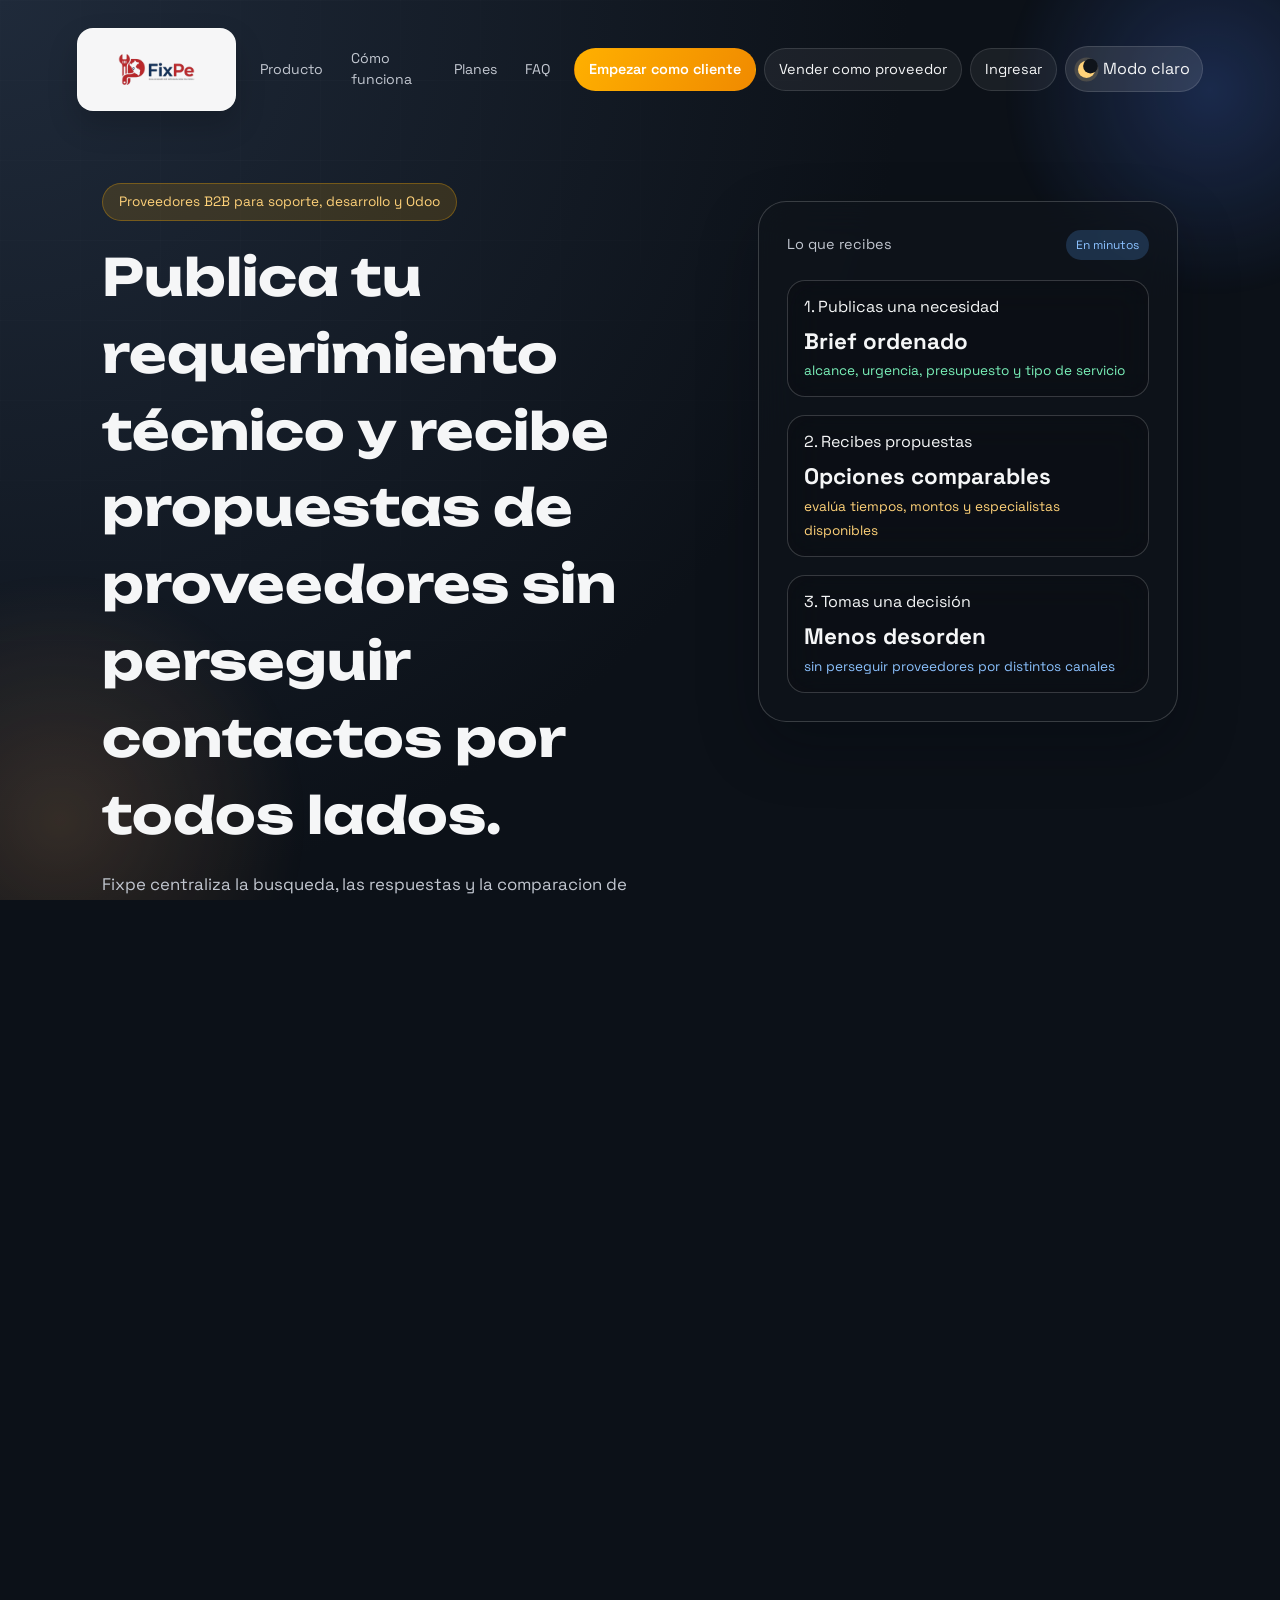
==== index.html @ 367084d3 "Corregir el texto sin sentido" ====
<!doctype html>
<html lang="es">

<head>
  <meta charset="utf-8" />
  <meta name="viewport" content="width=device-width, initial-scale=1" />
  <title>Fixpe | SaaS para captar y cerrar servicios</title>
  <link rel="icon" type="image/png" href="/imagen/icono.png">
  <meta name="description"
    content="Fixpe centraliza clientes, cotizaciones y proveedores en una plataforma para publicar requerimientos, comparar opciones y cerrar servicios con menos fricción." />
  <link rel="preconnect" href="https://fonts.googleapis.com" />
  <link rel="preconnect" href="https://fonts.gstatic.com" crossorigin />
  <link
    href="https://fonts.googleapis.com/css2?family=Space+Grotesk:wght@400;500;600;700&family=Unbounded:wght@500;700&display=swap"
    rel="stylesheet" />
  <link rel="stylesheet" href="styles.css?v=20260320-1" />
</head>

<body class="page-enter">
  <div class="orb orb-a" aria-hidden="true"></div>
  <div class="orb orb-b" aria-hidden="true"></div>
  <div class="grid" aria-hidden="true"></div>

  <header class="site-header">
    <div class="logo">
      <img src="imagen/logofixpe.png" alt="Fixpe" width="2816" height="1536" />
    </div>
    <button class="menu-toggle" id="menuToggle" type="button" aria-expanded="false" aria-controls="primaryNav">
      <span class="menu-toggle-line"></span>
      <span class="menu-toggle-line"></span>
      <span class="menu-toggle-line"></span>
      <span class="menu-toggle-label">Menú</span>
    </button>
    <nav class="nav" id="primaryNav">
      <a href="#producto">Producto</a>
      <a href="#monetizacion">Cómo funciona</a>
      <a href="#planes">Planes</a>
      <a href="#faq">FAQ</a>
    </nav>
    <div class="header-actions">
      <a class="btn btn-primary" href="/app/register.php?role=client">Empezar como cliente</a>
      <a class="btn btn-ghost" href="/app/register.php?role=provider">Vender como proveedor</a>
      <a class="btn btn-ghost" href="/app/login.php">Ingresar</a>
      <button class="toggle" id="themeToggle" type="button" aria-label="Cambiar tema">
        <span class="toggle-icon" aria-hidden="true"></span>
        <span class="toggle-label">Cambiar tema</span>
      </button>
    </div>
  </header>

  <main class="hero">
    <div class="hero-copy">
      <span class="pill">Proveedores B2B para soporte, desarrollo y Odoo</span>
      <h1>Publica tu requerimiento técnico y recibe propuestas de proveedores sin perseguir contactos por todos lados.</h1>
      <p>
        Fixpe centraliza la busqueda, las respuestas y la comparacion de especialistas para que tu empresa
        encuentre soporte tecnico, desarrollo web, sistemas u Odoo desde un solo flujo.
      </p>
      <div class="hero-actions">
        <a class="btn btn-primary" href="/app/register.php?role=client">Publicar requerimiento gratis</a>
        <a class="btn btn-ghost" href="#producto">Ver cómo funciona</a>
      </div>
      <div class="hero-metrics">
        <div>
          <strong>1 solo formulario</strong>
          <span>para explicar tu necesidad y empezar rápido</span>
        </div>
        <div>
          <strong>Menos fricción</strong>
          <span>menos correos, menos chats, menos seguimiento manual</span>
        </div>
        <div>
          <strong>Comparación clara</strong>
          <span>montos, tiempos y perfiles en un mismo lugar</span>
        </div>
      </div>
    </div>
    <div class="hero-card">
      <div class="card-head">
        <span>Lo que recibes</span>
        <span class="status">En minutos</span>
      </div>
      <div class="card-body">
        <div class="stat">
          <span>1. Publicas una necesidad</span>
          <strong>Brief ordenado</strong>
          <em>alcance, urgencia, presupuesto y tipo de servicio</em>
        </div>
        <div class="stat">
          <span>2. Recibes propuestas</span>
          <strong>Opciones comparables</strong>
          <em>evalúa tiempos, montos y especialistas disponibles</em>
        </div>
        <div class="stat">
          <span>3. Tomas una decisión</span>
          <strong>Menos desorden</strong>
          <em>sin perseguir proveedores por distintos canales</em>
        </div>
      </div>
    </div>
  </main>

  <section class="section proof">
    <div class="section-title">
      <h2>Por qué una empresa usaría Fixpe</h2>
      <p>
        Porque pedir ayuda tecnica por referencias o WhatsApp suele generar desorden, lentitud y poca visibilidad.
        Fixpe convierte ese proceso en un flujo mas claro para pedir, comparar y avanzar.
      </p>
    </div>
    <div class="proof-grid">
      <article class="proof-card">
        <span class="proof-label">Más orden</span>
        <h3>Tu requerimiento queda centralizado</h3>
        <p>Descripción, urgencia, presupuesto y respuestas en un mismo lugar en vez de mensajes dispersos.</p>
      </article>
      <article class="proof-card">
        <span class="proof-label">Mejor decisión</span>
        <h3>Comparas proveedores con contexto</h3>
        <p>No eliges solo por una recomendación o por quien respondió primero, sino por propuesta y encaje.</p>
      </article>
      <article class="proof-card">
        <span class="proof-label">Menos tiempo perdido</span>
        <h3>Evitas perseguir contactos manualmente</h3>
        <p>Publicas una vez y recibes opciones sin repetir el mismo brief en varios canales.</p>
      </article>
    </div>
  </section>

  <section class="section social-proof">
    <div class="section-title">
      <h2>Ideal para equipos que necesitan resolver sin perder semanas</h2>
      <p>
        Fixpe encaja mejor cuando el problema ya existe, el tiempo importa y no quieres depender de contactos sueltos
        para encontrar a la persona correcta.
      </p>
    </div>
    <div class="logo-strip" aria-label="Tipos de clientes que pueden usar Fixpe">
      <span>Operaciones</span>
      <span>Comercial</span>
      <span>Administracion</span>
      <span>Marketing</span>
      <span>TI interno</span>
      <span>Gerencia</span>
    </div>
    <div class="testimonial-grid">
      <article class="testimonial-card">
        <p>"Antes pedíamos recomendaciones por WhatsApp. Ahora el requerimiento sale una vez y comparamos opciones con más orden."</p>
        <strong>Coordinación de operaciones</strong>
        <span>Pyme de servicios</span>
      </article>
      <article class="testimonial-card">
        <p>"Nos sirve para resolver soporte y pequeños desarrollos sin abrir diez conversaciones al mismo tiempo."</p>
        <strong>Jefatura administrativa</strong>
        <span>Empresa comercial</span>
      </article>
      <article class="testimonial-card">
        <p>"El valor está en ver montos, tiempos y perfiles en un mismo lugar. Eso acelera la decisión."</p>
        <strong>Líder de proyecto</strong>
        <span>Equipo digital</span>
      </article>
    </div>
  </section>

  <section id="producto" class="section about">
    <div class="section-title">
      <h2>Qué resuelve Fixpe</h2>
      <p>
        Si hoy dependes de referencias, mensajes sueltos y busquedas lentas para encontrar ayuda tecnica, terminas
        perdiendo tiempo y retrasando operaciones. Fixpe centraliza la solicitud, las respuestas y la comparacion.
      </p>
    </div>
    <div class="about-grid">
      <article class="about-card">
        <h3>Menos búsqueda</h3>
        <p>No necesitas hablar con diez personas para saber quién sí puede resolver tu caso.</p>
      </article>
      <article class="about-card">
        <h3>Más orden</h3>
        <p>Tu requerimiento, presupuesto y urgencia quedan centralizados en un solo flujo.</p>
      </article>
      <article class="about-card">
        <h3>Mejor decisión</h3>
        <p>Comparas especialistas y eliges con más contexto, no solo por un mensaje en WhatsApp.</p>
      </article>
    </div>
  </section>

  <section class="section">
    <div class="section-title">
      <h2>Casos que puedes resolver desde la plataforma</h2>
      <p>
        Pensado para empresas que necesitan avanzar rapido con problemas tecnicos o proyectos digitales.
      </p>
    </div>
    <div class="cards">
      <article class="service">
        <div class="service-head">
          <span class="service-icon service-icon-web" aria-hidden="true">
            <svg viewBox="0 0 24 24" role="presentation">
              <rect x="3" y="5" width="18" height="14" rx="3"></rect>
              <path d="M3 9h18"></path>
              <path d="M8 15l2.5-2.5L8 10"></path>
              <path d="M13 15h3"></path>
            </svg>
          </span>
          <h3>Soporte técnico y equipos</h3>
        </div>
        <p>Incidencias, mantenimiento, redes, computadoras y continuidad operativa para tu equipo.</p>
      </article>
      <article class="service">
        <div class="service-head">
          <span class="service-icon service-icon-app" aria-hidden="true">
            <svg viewBox="0 0 24 24" role="presentation">
              <rect x="4" y="4" width="7" height="7" rx="2"></rect>
              <rect x="13" y="4" width="7" height="7" rx="2"></rect>
              <rect x="4" y="13" width="7" height="7" rx="2"></rect>
              <path d="M16.5 13v7"></path>
              <path d="M13 16.5h7"></path>
            </svg>
          </span>
          <h3>Desarrollo web y sistemas</h3>
        </div>
        <p>Landing pages, webs corporativas, web apps, automatizaciones e integraciones para tu negocio.</p>
      </article>
      <article class="service">
        <div class="service-head">
          <span class="service-icon service-icon-odoo" aria-hidden="true">
            <svg viewBox="0 0 24 24" role="presentation">
              <circle cx="8" cy="12" r="3.2"></circle>
              <circle cx="16" cy="8" r="3.2"></circle>
              <circle cx="16" cy="16" r="3.2"></circle>
              <path d="M10.8 10.4l2.3-1.5"></path>
              <path d="M10.8 13.6l2.3 1.5"></path>
            </svg>
          </span>
          <h3>Odoo y mejora de procesos</h3>
        </div>
        <p>Implementación, soporte funcional, ajustes y mejoras para ventas, inventario y administración.</p>
      </article>
    </div>
  </section>

  <section id="monetizacion" class="section process">
    <div class="section-title">
      <h2>Cómo funciona</h2>
      <p>
        El objetivo es que una empresa entienda el flujo en segundos y se anime a publicar su necesidad.
      </p>
    </div>
    <div class="steps">
      <div class="step">
        <span>01</span>
        <h4>Publica tu caso</h4>
        <p>Indica qué necesitas, tu urgencia y el alcance del trabajo.</p>
      </div>
      <div class="step">
        <span>02</span>
        <h4>Recibe respuestas</h4>
        <p>Especialistas revisan tu requerimiento y envían propuestas desde la plataforma.</p>
      </div>
      <div class="step">
        <span>03</span>
        <h4>Elige al indicado</h4>
        <p>Compara perfiles, montos y tiempos para avanzar con más seguridad.</p>
      </div>
    </div>
  </section>

  <section id="planes" class="section cases">
    <div class="section-title">
      <h2>Elige cómo empezar</h2>
      <p>Si vienes a contratar, entra como cliente. Si vienes a ofrecer servicios, entra como proveedor.</p>
    </div>
    <div class="pricing-grid">
      <article class="pricing-card">
        <span class="pricing-label">Para contratar</span>
        <h3>Cuenta cliente</h3>
        <p class="pricing-price">Publica<span> tu necesidad</span></p>
        <p class="pricing-copy">Ideal si necesitas encontrar soporte, desarrollo o especialistas Odoo para tu empresa.</p>
        <ul class="pricing-list">
          <li>Publicación de requerimientos</li>
          <li>Recepción de cotizaciones</li>
          <li>Exploración de especialistas</li>
          <li>Seguimiento desde un solo lugar</li>
        </ul>
        <a class="btn btn-primary full" href="/app/register.php?role=client">Entrar como cliente</a>
      </article>
      <article class="pricing-card pricing-card-featured">
        <span class="pricing-label">Para vender</span>
        <h3>Cuenta proveedor</h3>
        <p class="pricing-price">Recibe<span> oportunidades</span></p>
        <p class="pricing-copy">Ideal para especialistas que quieren captar proyectos de empresas desde Fixpe.</p>
        <ul class="pricing-list">
          <li>Perfil público en directorio</li>
          <li>Acceso a requerimientos abiertos</li>
          <li>Solicitudes directas de clientes</li>
          <li>Más opciones para cotizar</li>
        </ul>
        <a class="btn btn-primary full" href="/app/register.php?role=provider">Entrar como proveedor</a>
      </article>
      <article class="pricing-card">
        <span class="pricing-label">Si prefieres ayuda</span>
        <h3>Activación asistida</h3>
        <p class="pricing-price">Habla<span> con Fixpe</span></p>
        <p class="pricing-copy">Si tu requerimiento es urgente o complejo, te ayudamos a estructurarlo mejor antes de publicarlo.</p>
        <ul class="pricing-list">
          <li>Revisión del caso</li>
          <li>Publicación asistida</li>
          <li>Filtrado inicial de opciones</li>
          <li>Acompañamiento comercial</li>
        </ul>
        <a class="btn btn-ghost full"
          href="https://mail.google.com/mail/?view=cm&fs=1&to=info@fixpesupport.com&su=Solicitud%20de%20ayuda%20-%20Fixpe&body=Hola%20Fixpe%2C%0A%0ANecesito%20ayuda%20para%20publicar%20mi%20requerimiento.%0AEmpresa%3A%20%0ANombre%3A%20%0ATel%C3%A9fono%3A%20%0ANecesidad%3A%20%0A">Solicitar ayuda</a>
      </article>
    </div>
  </section>

  <section class="cta">
    <div>
      <h2>Publica hoy y empieza a recibir opciones sin ordenar todo manualmente</h2>
      <p>
        Si ya sabes que necesitas soporte tecnico, desarrollo, sistemas u Odoo, empieza ahora. Si aun no tienes
        claro el alcance, entra por ayuda asistida y estructuralo mejor antes de publicar.
      </p>
    </div>
    <div class="cta-actions">
      <a class="btn btn-primary" href="/app/register.php?role=client">Publicar requerimiento ahora</a>
      <a class="btn btn-ghost" href="https://mail.google.com/mail/?view=cm&fs=1&to=info@fixpesupport.com&su=Solicitud%20de%20ayuda%20-%20Fixpe&body=Hola%20Fixpe%2C%0A%0ANecesito%20ayuda%20para%20publicar%20mi%20requerimiento.%0AEmpresa%3A%20%0ANombre%3A%20%0ATel%C3%A9fono%3A%20%0ANecesidad%3A%20%0A">Necesito ayuda primero</a>
    </div>
  </section>

  <section id="faq" class="section claims">
    <div class="section-title">
      <h2>Preguntas frecuentes</h2>
      <p>
        Estas son las dudas que normalmente frenan la decision de publicar un requerimiento por primera vez.
      </p>
    </div>
    <div class="faq-grid">
      <article class="faq-item">
        <h3>Cuánto cuesta publicar un requerimiento</h3>
        <p>Publicar tu requerimiento es gratis. Describe lo que necesitas, recibe propuestas y compara opciones antes de decidir.</p>
      </article>
      <article class="faq-item">
        <h3>Cuánto tardan en llegar propuestas</h3>
        <p>Depende del tipo de servicio y del nivel de detalle de tu requerimiento, pero el objetivo es acelerar la respuesta.</p>
      </article>
      <article class="faq-item">
        <h3>Cómo se eligen los proveedores</h3>
        <p>Puedes revisar propuestas, comparar perfiles y avanzar con el proveedor que mejor se ajuste a tu necesidad.</p>
      </article>
      <article class="faq-item">
        <h3>Fixpe garantiza el trabajo</h3>
        <p>Fixpe te ayuda a ordenar la solicitud y comparar opciones para que tomes una decisión con más contexto.</p>
      </article>
      <article class="faq-item">
        <h3>¿Puedo pedir ayuda antes de publicar?</h3>
        <p>Si no tienes claro cómo describir tu caso, puedes pedir ayuda antes de publicar y ordenar mejor tu requerimiento.</p>
      </article>
      <article class="faq-item">
        <h3>¿Sirve para empresas pequeñas?</h3>
        <p>Sí. Fixpe puede servir tanto para empresas pequeñas como para equipos que necesitan resolver un requerimiento puntual.</p>
      </article>
    </div>
    <div class="claims-card faq-card">
      <div>
        <h2>Aún no tienes claro cómo pedirlo</h2>
        <p>
          Si no sabes como describir tu caso o necesitas ayuda para definir alcance, Fixpe puede orientarte antes de publicar.
        </p>
      </div>
      <div class="faq-actions">
        <a class="btn btn-ghost" href="/app/register.php?role=client">Crear cuenta cliente</a>
        <a class="btn btn-ghost" href="libro-reclamaciones.html">Libro de reclamaciones</a>
      </div>
    </div>
  </section>

  <footer class="footer">
    <span><strong>Fixpe 2026</strong></span>
    <div class="footer-links">
      <a href="/app/register.php?role=client">Crear cuenta cliente</a>
      <a href="/app/register.php?role=provider">Crear cuenta proveedor</a>
      <a href="/app/login.php">Ingresar</a>
      <a href="libro-reclamaciones.html">Libro de reclamaciones</a>
    </div>
  </footer>

  <script>
    (function () {
      var root = document.documentElement;
      var toggle = document.getElementById("themeToggle");
      var toggleLabel = toggle ? toggle.querySelector(".toggle-label") : null;
      var menuToggle = document.getElementById("menuToggle");
      var nav = document.getElementById("primaryNav");
      var saved = localStorage.getItem("theme");
      var reducedMotion = window.matchMedia("(prefers-reduced-motion: reduce)");

      function updateThemeLabel() {
        var isLight = root.classList.contains("theme-light");
        if (!toggleLabel) {
          return;
        }

        toggleLabel.textContent = isLight
          ? "Modo oscuro"
          : "Modo claro";
      }

      function applyTheme(nextTheme) {
        var isLight = nextTheme === "light";
        root.classList.toggle("theme-light", isLight);
        localStorage.setItem("theme", isLight ? "light" : "dark");
        updateThemeLabel();
      }

      if (saved === "light") {
        root.classList.add("theme-light");
      }
      updateThemeLabel();

      function focusSection(section) {
        if (!section) {
          return;
        }

        section.classList.remove("section-focus");
        void section.offsetWidth;
        section.classList.add("section-focus");
        window.setTimeout(function () {
          section.classList.remove("section-focus");
        }, 1000);
      }

      window.requestAnimationFrame(function () {
        window.requestAnimationFrame(function () {
          document.body.classList.add("is-ready");
        });
      });

      if (toggle) {
        toggle.addEventListener("click", function (event) {
          var nextTheme = root.classList.contains("theme-light") ? "dark" : "light";
          root.style.setProperty("--theme-x", event.clientX + "px");
          root.style.setProperty("--theme-y", event.clientY + "px");

          if (document.startViewTransition) {
            document.startViewTransition(function () {
              applyTheme(nextTheme);
            });
            return;
          }

          applyTheme(nextTheme);
        });
      }

      if (menuToggle && nav) {
        menuToggle.addEventListener("click", function () {
          var isOpen = document.body.classList.toggle("nav-open");
          menuToggle.setAttribute("aria-expanded", isOpen ? "true" : "false");
        });

        nav.querySelectorAll("a").forEach(function (link) {
          link.addEventListener("click", function (event) {
            var href = link.getAttribute("href") || "";
            if (href.charAt(0) === "#") {
              var target = document.querySelector(href);
              if (target) {
                event.preventDefault();
                link.classList.add("is-jumping");
                window.setTimeout(function () {
                  link.classList.remove("is-jumping");
                }, 260);

                target.scrollIntoView({
                  behavior: reducedMotion.matches ? "auto" : "smooth",
                  block: "start",
                });

                window.history.replaceState(null, "", href);
                window.setTimeout(function () {
                  focusSection(target);
                }, reducedMotion.matches ? 0 : 420);
              }
            }

            document.body.classList.remove("nav-open");
            menuToggle.setAttribute("aria-expanded", "false");
          });
        });
      }
    })();
  </script>
</body>

</html>
---- styles.css ----
*,
*::before,
*::after {
  box-sizing: border-box;
}

html {
  height: 100%;
  width: 100%;
  max-width: 100%;
  background: #0c1118;
  overflow-x: hidden;
  overflow-y: auto;
  scroll-behavior: smooth;
  scrollbar-width: none;
}

:root {
  color-scheme: light;
  --bg: #0f141b;
  --bg-soft: #161d26;
  --ink: #f5f6f7;
  --ink-muted: #c2c7d0;
  --accent: #ffb000;
  --accent-dark: #f08a00;
  --stroke: rgba(255, 255, 255, 0.12);
  --theme-x: 50%;
  --theme-y: 50%;
}

body {
  height: 100%;
  width: 100%;
  max-width: 100%;
  margin: 0;
  position: relative;
  font-family: "Space Grotesk", system-ui, -apple-system, sans-serif;
  background: radial-gradient(circle at top left, #1f2a3a 0%, #0c1118 58%);
  color: var(--ink);
  min-height: 100vh;
  overflow-x: hidden;
  line-height: 1.5;
  transition: background 1.15s cubic-bezier(0.22, 1, 0.36, 1),
    color 0.8s cubic-bezier(0.22, 1, 0.36, 1);
  overscroll-behavior-y: none;
  scrollbar-width: none;
}

body.page-enter {
  opacity: 0;
  transform: translateY(18px) scale(0.995);
}

body.page-enter.is-ready {
  animation: pageFadeIn 0.9s cubic-bezier(0.22, 1, 0.36, 1) forwards;
}

html::-webkit-scrollbar,
body::-webkit-scrollbar {
  width: 0;
  height: 0;
  display: none;
}

.glass {
  background: rgba(255, 255, 255, 0.08);
  border: 1px solid rgba(255, 255, 255, 0.16);
  backdrop-filter: blur(18px);
  box-shadow: 0 18px 40px rgba(7, 10, 16, 0.25);
}

.theme-light .glass {
  background: rgba(255, 255, 255, 0.7);
  border: 1px solid rgba(15, 23, 42, 0.12);
  box-shadow: 0 16px 32px rgba(15, 23, 42, 0.08);
}

.theme-light {
  color-scheme: light;
  --bg: #f5f7fb;
  --bg-soft: #ffffff;
  --ink: #0f172a;
  --ink-muted: #475569;
  --accent: #2563eb;
  --accent-dark: #1d4ed8;
  --stroke: rgba(15, 23, 42, 0.12);
}

.theme-light html {
  background: #f5f7fb;
}

.theme-light body {
  background: radial-gradient(circle at top left, #ffffff 0%, #f5f7fb 58%);
}

a {
  color: inherit;
  text-decoration: none;
}

.orb {
  position: absolute;
  border-radius: 50%;
  filter: blur(0px);
  z-index: 0;
  opacity: 0.65;
  pointer-events: none;
}

.orb-a {
  width: 420px;
  height: 420px;
  top: -120px;
  right: -140px;
  background: radial-gradient(circle, rgba(78, 129, 255, 0.35), transparent 70%);
  animation: float 12s ease-in-out infinite;
}

.orb-b {
  width: 520px;
  height: 520px;
  bottom: -180px;
  left: -200px;
  background: radial-gradient(circle, rgba(255, 178, 108, 0.25), transparent 68%);
  animation: float 14s ease-in-out infinite reverse;
}

.grid {
  position: absolute;
  inset: 0;
  overflow: hidden;
  background-image: linear-gradient(rgba(255, 255, 255, 0.06) 1px,
      transparent 1px),
    linear-gradient(90deg, rgba(255, 255, 255, 0.04) 1px, transparent 1px);
  background-size: 80px 80px, 80px 80px;
  opacity: 0.35;
  mask-image: radial-gradient(circle at 20% 20%, black 0%, transparent 70%);
  pointer-events: none;
  z-index: 0;
}

.theme-light .grid {
  opacity: 0.12;
  mask-image: radial-gradient(circle at 30% 20%, black 0%, transparent 68%);
}

.theme-light .orb-a {
  background: radial-gradient(circle, rgba(37, 99, 235, 0.22), transparent 70%);
}

.theme-light .orb-b {
  background: radial-gradient(circle, rgba(148, 163, 184, 0.32), transparent 68%);
}

.site-header {
  position: relative;
  z-index: 2;
  display: flex;
  align-items: center;
  justify-content: space-between;
  gap: 20px;
  padding: 28px 8vw 0;
  transition: color 0.55s ease;
}

.header-actions {
  display: flex;
  align-items: center;
  gap: 12px;
  min-width: 0;
  flex-shrink: 0;
}

.logo {
  display: inline-flex;
  align-items: center;
  justify-content: center;
  padding: 4px 10px;
  border-radius: 16px;
  background: rgba(255, 255, 255, 0.96);
  border: 1px solid rgba(255, 255, 255, 0.28);
  box-shadow: 0 14px 30px rgba(0, 0, 0, 0.18);
  font-family: "Unbounded", "Space Grotesk", sans-serif;
  font-size: 1.1rem;
  letter-spacing: 0.06em;
  width: fit-content;
  max-width: 100%;
}

.theme-light .logo {
  background: transparent;
  border-color: transparent;
  box-shadow: none;
  padding: 4px 10px;
}

.logo img {
  width: 150px;
  max-width: 100%;
  height: auto;
  aspect-ratio: 2816 / 1536;
  display: block;
  object-fit: contain;
}

.menu-toggle {
  display: none;
  align-items: center;
  justify-content: center;
  gap: 6px;
  flex-wrap: wrap;
  width: 52px;
  min-width: 52px;
  height: 52px;
  padding: 10px;
  border-radius: 16px;
  border: 1px solid var(--stroke);
  background: rgba(255, 255, 255, 0.08);
  color: inherit;
  cursor: pointer;
}

.menu-toggle-line {
  display: block;
  width: 18px;
  height: 2px;
  border-radius: 999px;
  background: currentColor;
  transition: transform 0.2s ease, opacity 0.2s ease;
}

.menu-toggle-label {
  position: absolute;
  width: 1px;
  height: 1px;
  padding: 0;
  margin: -1px;
  overflow: hidden;
  clip: rect(0, 0, 0, 0);
  white-space: nowrap;
  border: 0;
}

.nav {
  display: flex;
  align-items: center;
  justify-content: center;
  gap: 22px;
  font-size: 0.95rem;
  color: var(--ink-muted);
  min-width: 0;
}

.nav a {
  padding: 8px 14px;
  border-radius: 999px;
  border: 1px solid transparent;
  background: transparent;
  transition: color 0.55s ease, background 0.55s ease, border 0.55s ease,
    transform 0.35s ease;
}

.nav a:hover {
  color: var(--ink);
  background: rgba(255, 255, 255, 0.06);
  border-color: var(--stroke);
}

.theme-light .nav a:hover {
  background: rgba(37, 99, 235, 0.08);
  border-color: rgba(37, 99, 235, 0.28);
}

.btn {
  display: inline-flex;
  align-items: center;
  justify-content: center;
  font: inherit;
  border: 1px solid var(--stroke);
  padding: 12px 20px;
  border-radius: 999px;
  background: transparent;
  color: inherit;
  cursor: pointer;
  transition: transform 0.3s ease, border 0.55s ease, background 0.55s ease,
    color 0.55s ease, box-shadow 0.55s ease;
  white-space: nowrap;
  flex-shrink: 0;
}

.btn:hover {
  transform: translateY(-2px);
}

.btn-primary {
  background: linear-gradient(120deg, var(--accent), var(--accent-dark));
  color: #fff;
  border-color: transparent;
  font-weight: 600;
}

.btn-ghost {
  background: rgba(255, 255, 255, 0.06);
}

.theme-light .btn-ghost {
  background: rgba(37, 99, 235, 0.08);
  border-color: rgba(37, 99, 235, 0.28);
}

.toggle {
  display: inline-flex;
  align-items: center;
  gap: 8px;
  padding: 10px 16px;
  border-radius: 999px;
  border: 1px solid var(--stroke);
  background: rgba(255, 255, 255, 0.1);
  color: inherit;
  cursor: pointer;
  font: inherit;
  position: relative;
  overflow: hidden;
  isolation: isolate;
  min-width: 152px;
  transition: transform 0.45s cubic-bezier(0.22, 1, 0.36, 1),
    background 0.85s cubic-bezier(0.22, 1, 0.36, 1),
    border-color 0.85s cubic-bezier(0.22, 1, 0.36, 1),
    color 0.85s cubic-bezier(0.22, 1, 0.36, 1),
    box-shadow 0.85s cubic-bezier(0.22, 1, 0.36, 1);
  white-space: nowrap;
  flex-shrink: 0;
}

.theme-light .toggle {
  background: rgba(37, 99, 235, 0.12);
  border-color: rgba(37, 99, 235, 0.32);
}

.toggle::before {
  content: "";
  position: absolute;
  inset: 0;
  background: linear-gradient(120deg,
      rgba(255, 210, 121, 0.2),
      rgba(140, 194, 255, 0.08));
  opacity: 0;
  transition: opacity 0.85s cubic-bezier(0.22, 1, 0.36, 1);
  z-index: -1;
}

.theme-light .toggle::before {
  background: linear-gradient(120deg,
      rgba(37, 99, 235, 0.18),
      rgba(148, 163, 184, 0.14));
}

.toggle:hover {
  transform: translateY(-2px);
  box-shadow: 0 12px 26px rgba(0, 0, 0, 0.14);
}

.toggle:hover::before {
  opacity: 1;
}

.toggle-icon {
  width: 1.1rem;
  height: 1.1rem;
  border-radius: 999px;
  background: #ffd279;
  box-shadow: 0 0 0 0.22rem rgba(255, 210, 121, 0.16);
  position: relative;
  flex: 0 0 auto;
  transition: transform 0.95s cubic-bezier(0.22, 1, 0.36, 1),
    background 0.85s cubic-bezier(0.22, 1, 0.36, 1),
    box-shadow 0.85s cubic-bezier(0.22, 1, 0.36, 1);
}

.toggle-icon::after {
  content: "";
  position: absolute;
  inset: 0.05rem;
  border-radius: inherit;
  background: var(--bg);
  transform: translate(0.28rem, -0.18rem) scale(0.92);
  transition: transform 0.95s cubic-bezier(0.22, 1, 0.36, 1),
    background 0.85s cubic-bezier(0.22, 1, 0.36, 1);
}

.theme-light .toggle-icon {
  background: #1d4ed8;
  box-shadow: 0 0 0 0.22rem rgba(37, 99, 235, 0.16);
  transform: rotate(180deg);
}

.theme-light .toggle-icon::after {
  transform: translate(0, 0) scale(0);
}

.toggle-label {
  position: relative;
  z-index: 1;
}

.hero {
  position: relative;
  z-index: 1;
  display: grid;
  grid-template-columns: minmax(0, 1.1fr) minmax(280px, 0.9fr);
  gap: 48px;
  padding: 72px 8vw 40px;
  align-items: center;
}

.hero-copy,
.profile-content,
.section-title,
.claims-card > div,
.cta > div {
  min-width: 0;
}

.hero-copy h1 {
  font-size: clamp(2.6rem, 4vw, 3.6rem);
  font-family: "Unbounded", "Space Grotesk", sans-serif;
  margin: 18px 0;
}

.hero-copy p {
  color: var(--ink-muted);
  font-size: 1.05rem;
  line-height: 1.6;
  max-width: 62ch;
}

.pill {
  display: inline-flex;
  padding: 8px 16px;
  border-radius: 999px;
  background: rgba(255, 176, 0, 0.15);
  color: #ffd279;
  font-size: 0.85rem;
  border: 1px solid rgba(255, 176, 0, 0.3);
}

.theme-light .pill {
  background: rgba(37, 99, 235, 0.12);
  color: #1e40af;
  border-color: rgba(37, 99, 235, 0.35);
}

.hero-actions {
  display: flex;
  gap: 16px;
  flex-wrap: wrap;
  margin: 26px 0 30px;
}

.hero-metrics {
  display: grid;
  gap: 16px;
  grid-template-columns: repeat(auto-fit, minmax(140px, 1fr));
  font-size: 0.85rem;
  color: var(--ink-muted);
}

.hero-metrics strong {
  color: var(--ink);
  display: block;
  font-size: 1.2rem;
}

.hero-card {
  background: rgba(15, 20, 27, 0.6);
  border: 1px solid rgba(255, 255, 255, 0.18);
  border-radius: 28px;
  padding: 28px;
  backdrop-filter: blur(18px);
  animation: fadeIn 0.8s ease forwards;
  justify-self: end;
  align-self: start;
  margin-top: 18px;
  width: min(100%, 420px);
  transition: background 0.7s ease, border-color 0.7s ease,
    box-shadow 0.7s ease, color 0.55s ease;
  box-shadow: 0 24px 60px rgba(4, 8, 14, 0.28);
}

.theme-light .hero-card {
  background: rgba(255, 255, 255, 0.8);
  box-shadow: 0 20px 40px rgba(15, 23, 42, 0.12);
}

.card-head {
  display: flex;
  justify-content: space-between;
  align-items: center;
  font-size: 0.9rem;
  color: var(--ink-muted);
  margin-bottom: 20px;
}

.status {
  padding: 6px 10px;
  border-radius: 999px;
  background: rgba(91, 163, 255, 0.2);
  color: #8cc2ff;
  font-size: 0.75rem;
}

.theme-light .status {
  background: rgba(37, 99, 235, 0.15);
  color: #1d4ed8;
}

.card-body {
  display: grid;
  gap: 18px;
}

.stat {
  padding: 14px 16px;
  border-radius: 18px;
  border: 1px solid rgba(255, 255, 255, 0.18);
  background: rgba(8, 12, 16, 0.4);
  backdrop-filter: blur(16px);
}

.theme-light .stat {
  background: rgba(248, 250, 252, 0.8);
  border-color: rgba(27, 29, 33, 0.12);
}

.theme-light .stat em {
  color: #0f766e;
}

.theme-light .stat:nth-child(2) em {
  color: #1d4ed8;
}

.theme-light .stat:nth-child(3) em {
  color: #334155;
}

.stat strong {
  display: block;
  font-size: 1.4rem;
  margin-top: 6px;
}

.stat em {
  color: #7bf1ba;
  font-style: normal;
  font-size: 0.85rem;
}

.stat:nth-child(2) em {
  color: #ffd279;
}

.stat:nth-child(3) em {
  color: #8cc2ff;
}

.full {
  width: 100%;
}

.section {
  position: relative;
  z-index: 1;
  padding: 64px 8vw;
  scroll-margin-top: 28px;
}

.nav a.is-jumping {
  color: var(--ink);
  background: rgba(255, 255, 255, 0.08);
  border-color: var(--stroke);
  transform: translateY(-2px) scale(0.98);
}

.theme-light .nav a.is-jumping {
  background: rgba(37, 99, 235, 0.1);
  border-color: rgba(37, 99, 235, 0.28);
}

.section.section-focus {
  animation: sectionFocusGlow 0.95s cubic-bezier(0.22, 1, 0.36, 1);
}

.section-title {
  max-width: 640px;
  margin-bottom: 36px;
}

.section-title h2 {
  font-size: clamp(2rem, 3vw, 2.8rem);
  margin: 0 0 10px;
}

.section-title p {
  color: var(--ink-muted);
  line-height: 1.7;
}

.cards {
  display: grid;
  gap: 20px;
  grid-template-columns: repeat(auto-fit, minmax(220px, 1fr));
}

.about {
  background: linear-gradient(180deg, rgba(91, 163, 255, 0.06), transparent);
}

.about-grid {
  display: grid;
  gap: 20px;
  grid-template-columns: repeat(auto-fit, minmax(220px, 1fr));
}

.proof {
  background: linear-gradient(180deg, rgba(255, 176, 0, 0.05), transparent);
}

.proof-grid,
.faq-grid {
  display: grid;
  gap: 20px;
  grid-template-columns: repeat(auto-fit, minmax(240px, 1fr));
}

.social-proof {
  padding-top: 18px;
}

.logo-strip {
  display: grid;
  grid-template-columns: repeat(auto-fit, minmax(120px, 1fr));
  gap: 12px;
  margin-bottom: 22px;
}

.logo-strip span {
  display: flex;
  align-items: center;
  justify-content: center;
  min-height: 52px;
  padding: 12px 16px;
  border-radius: 18px;
  background: rgba(255, 255, 255, 0.05);
  border: 1px solid rgba(255, 255, 255, 0.1);
  color: var(--ink-muted);
  font-weight: 600;
  letter-spacing: 0.04em;
  text-transform: uppercase;
  font-size: 0.82rem;
}

.testimonial-grid {
  display: grid;
  gap: 20px;
  grid-template-columns: repeat(auto-fit, minmax(240px, 1fr));
}

.testimonial-card {
  display: flex;
  flex-direction: column;
  padding: 24px;
  border-radius: 22px;
  background: rgba(22, 29, 38, 0.55);
  border: 1px solid rgba(255, 255, 255, 0.12);
  backdrop-filter: blur(16px);
  transition: transform 0.35s cubic-bezier(0.22, 1, 0.36, 1),
    background 0.7s ease, border-color 0.45s ease,
    box-shadow 0.45s ease, color 0.55s ease;
}

.testimonial-card:hover {
  transform: translateY(-8px);
  border-color: rgba(124, 181, 255, 0.48);
  box-shadow: 0 22px 46px rgba(6, 10, 18, 0.28);
}

.testimonial-card p {
  margin: 0 0 14px;
  color: var(--ink);
  flex: 1;
}

.testimonial-card strong,
.testimonial-card span {
  display: block;
}

.testimonial-card span {
  color: var(--ink-muted);
  margin-top: 4px;
}

.proof-card,
.faq-item {
  padding: 24px;
  border-radius: 22px;
  background: rgba(22, 29, 38, 0.55);
  border: 1px solid rgba(255, 255, 255, 0.12);
  backdrop-filter: blur(16px);
  transition: transform 0.35s cubic-bezier(0.22, 1, 0.36, 1),
    background 0.7s ease, border-color 0.45s ease,
    box-shadow 0.45s ease, color 0.55s ease;
}

.proof-card:hover,
.faq-item:hover {
  transform: translateY(-8px);
  border-color: rgba(124, 181, 255, 0.48);
  box-shadow: 0 22px 46px rgba(6, 10, 18, 0.28);
}

.proof-label {
  display: inline-flex;
  margin-bottom: 12px;
  padding: 7px 12px;
  border-radius: 999px;
  background: rgba(255, 176, 0, 0.14);
  color: #ffd279;
  border: 1px solid rgba(255, 176, 0, 0.24);
  font-size: 0.8rem;
}

.faq-item h3,
.proof-card h3 {
  margin: 0 0 10px;
}

.faq-item p,
.proof-card p {
  margin: 0;
  color: var(--ink-muted);
}

.about-card {
  position: relative;
  overflow: hidden;
  padding: 24px;
  border-radius: 22px;
  background: rgba(22, 29, 38, 0.55);
  border: 1px solid rgba(255, 255, 255, 0.12);
  backdrop-filter: blur(16px);
  transition: transform 0.35s cubic-bezier(0.22, 1, 0.36, 1),
    background 0.7s ease, border-color 0.45s ease,
    box-shadow 0.45s ease, color 0.55s ease;
}

.about-card::before {
  content: "";
  position: absolute;
  inset: -1px;
  border-radius: inherit;
  padding: 1px;
  background: linear-gradient(135deg,
      rgba(124, 181, 255, 0.78),
      rgba(123, 241, 186, 0.28),
      rgba(255, 210, 121, 0.72));
  -webkit-mask: linear-gradient(#fff 0 0) content-box, linear-gradient(#fff 0 0);
  -webkit-mask-composite: xor;
  mask: linear-gradient(#fff 0 0) content-box, linear-gradient(#fff 0 0);
  mask-composite: exclude;
  opacity: 0;
  transition: opacity 0.35s ease;
  pointer-events: none;
}

.about-card::after {
  content: "";
  position: absolute;
  inset: 0;
  border-radius: inherit;
  background: radial-gradient(circle at top left,
      rgba(124, 181, 255, 0.18),
      transparent 45%),
    radial-gradient(circle at bottom right,
      rgba(255, 210, 121, 0.12),
      transparent 42%);
  opacity: 0;
  transform: scale(0.96);
  transition: opacity 0.35s ease, transform 0.35s ease;
  pointer-events: none;
}

.about-card:hover {
  transform: translateY(-8px);
  border-color: rgba(124, 181, 255, 0.5);
  box-shadow: 0 22px 46px rgba(6, 10, 18, 0.28);
}

.about-card:hover::before,
.about-card:hover::after {
  opacity: 1;
}

.about-card:hover::after {
  transform: scale(1);
}

.about-card h3,
.about-card p {
  position: relative;
  z-index: 1;
}

.theme-light .about-card {
  background: rgba(255, 255, 255, 0.78);
}

.theme-light .proof {
  background: linear-gradient(180deg, rgba(37, 99, 235, 0.08), transparent);
}

.theme-light .proof-card,
.theme-light .faq-item {
  background: rgba(255, 255, 255, 0.8);
  border-color: rgba(15, 23, 42, 0.12);
  box-shadow: 0 20px 40px rgba(37, 99, 235, 0.08);
}

.theme-light .logo-strip span,
.theme-light .testimonial-card {
  background: rgba(255, 255, 255, 0.8);
  border-color: rgba(15, 23, 42, 0.12);
  box-shadow: 0 20px 40px rgba(37, 99, 235, 0.08);
}

.theme-light .about-card:hover {
  border-color: rgba(37, 99, 235, 0.34);
  box-shadow: 0 20px 40px rgba(37, 99, 235, 0.14);
}

.theme-light .proof-card:hover,
.theme-light .faq-item:hover {
  border-color: rgba(37, 99, 235, 0.34);
  box-shadow: 0 22px 44px rgba(37, 99, 235, 0.14);
}

.theme-light .testimonial-card:hover {
  border-color: rgba(37, 99, 235, 0.34);
  box-shadow: 0 22px 44px rgba(37, 99, 235, 0.14);
}

.theme-light .proof-label {
  background: rgba(37, 99, 235, 0.1);
  color: #1d4ed8;
  border-color: rgba(37, 99, 235, 0.18);
}

.claims {
  padding-top: 0;
}

.claims-card {
  display: flex;
  align-items: center;
  justify-content: space-between;
  gap: 20px;
  padding: 28px 32px;
  border-radius: 24px;
  background: rgba(22, 29, 38, 0.5);
  border: 1px solid rgba(255, 255, 255, 0.12);
  backdrop-filter: blur(16px);
  transition: background 0.7s ease, border-color 0.7s ease,
    box-shadow 0.7s ease, color 0.55s ease;
}

.theme-light .claims-card {
  background: rgba(255, 255, 255, 0.85);
}

.claims-page {
  max-width: 900px;
  margin: 0 auto;
}

.claims-form {
  display: grid;
  gap: 16px;
  margin-bottom: 18px;
  grid-template-columns: repeat(2, minmax(0, 1fr));
  align-items: start;
}

.claims-form label {
  display: grid;
  gap: 8px;
  font-size: 0.95rem;
  color: var(--ink-muted);
}

.claims-form input,
.claims-form select,
.claims-form textarea {
  width: 100%;
  padding: 12px 14px;
  border-radius: 12px;
  border: 1px solid var(--stroke);
  background: rgba(255, 255, 255, 0.06);
  color: var(--ink);
  font: inherit;
  transition: background 0.6s ease, border-color 0.6s ease,
    color 0.55s ease, box-shadow 0.6s ease;
}

.claims-form select {
  color-scheme: dark;
}

.claims-form select option {
  color: #0f172a;
  background: #ffffff;
}

.claims-form select option:checked {
  color: #ffffff;
  background: #2563eb;
}

.claims-field-wide,
.claims-form .btn {
  grid-column: 1 / -1;
}

.theme-light .claims-form input,
.theme-light .claims-form select,
.theme-light .claims-form textarea {
  background: rgba(255, 255, 255, 0.9);
  color: var(--ink);
}

.theme-light .claims-form select {
  color-scheme: light;
}

.claims-note {
  color: var(--ink-muted);
  margin-bottom: 18px;
}

.claims-success {
  display: none;
  padding: 14px 16px;
  border-radius: 12px;
  background: rgba(34, 197, 94, 0.16);
  border: 1px solid rgba(34, 197, 94, 0.35);
  color: #22c55e;
  margin: 10px 0 18px;
}

.theme-light .claims-success {
  color: #15803d;
  background: rgba(34, 197, 94, 0.12);
}

.profile {
  background: linear-gradient(180deg, rgba(245, 158, 11, 0.08), transparent);
}

.profile-grid {
  display: grid;
  gap: 32px;
  grid-template-columns: minmax(260px, 0.85fr) minmax(0, 1.15fr);
  align-items: center;
}

.profile-photo {
  border-radius: 28px;
  overflow: hidden;
  border: 1px solid rgba(255, 255, 255, 0.18);
  background: rgba(22, 29, 38, 0.4);
  backdrop-filter: blur(18px);
  max-width: 420px;
  width: 100%;
  aspect-ratio: 1453 / 2574;
  transition: background 0.7s ease, border-color 0.7s ease,
    box-shadow 0.7s ease;
}

.profile-photo img {
  width: 100%;
  height: 100%;
  object-fit: cover;
  display: block;
}

.profile-content {
  position: relative;
  padding: 32px;
  border-radius: 30px;
  background: linear-gradient(135deg,
      rgba(22, 29, 38, 0.72),
      rgba(22, 29, 38, 0.42));
  border: 1px solid rgba(255, 255, 255, 0.12);
  box-shadow: 0 18px 44px rgba(7, 10, 16, 0.18);
  backdrop-filter: blur(18px);
  transition: background 0.7s ease, border-color 0.7s ease,
    box-shadow 0.7s ease, color 0.55s ease;
}

.profile-content h2 {
  font-size: clamp(2rem, 3vw, 2.6rem);
  margin-bottom: 14px;
}

.profile-content p {
  color: var(--ink-muted);
  line-height: 1.7;
}

.profile-tags {
  display: flex;
  flex-wrap: wrap;
  gap: 10px;
  margin: 18px 0;
}

.profile-tags span {
  padding: 6px 14px;
  border-radius: 999px;
  background: rgba(255, 255, 255, 0.08);
  border: 1px solid rgba(255, 255, 255, 0.14);
  font-size: 0.85rem;
}

.profile-metrics {
  display: grid;
  gap: 16px;
  grid-template-columns: repeat(auto-fit, minmax(140px, 1fr));
  margin-bottom: 20px;
}

.profile-metrics strong {
  display: block;
  font-size: 1.1rem;
  color: var(--ink);
}

.theme-light .profile-photo {
  border-color: rgba(15, 23, 42, 0.12);
  background: rgba(255, 255, 255, 0.8);
}

.theme-light .profile-content {
  background: linear-gradient(135deg,
      rgba(255, 255, 255, 0.9),
      rgba(255, 255, 255, 0.72));
  border: 1px solid rgba(37, 99, 235, 0.14);
  box-shadow: 0 18px 44px rgba(148, 163, 184, 0.2);
}

.theme-light .profile-tags span {
  background: rgba(37, 99, 235, 0.08);
  border-color: rgba(37, 99, 235, 0.2);
  color: #1d4ed8;
}

.service {
  position: relative;
  overflow: hidden;
  padding: 24px;
  border-radius: 22px;
  background: rgba(22, 29, 38, 0.55);
  border: 1px solid rgba(255, 255, 255, 0.12);
  backdrop-filter: blur(16px);
  min-height: 180px;
  transition: transform 0.35s cubic-bezier(0.22, 1, 0.36, 1),
    background 0.7s ease, border-color 0.45s ease,
    box-shadow 0.45s ease, color 0.55s ease;
}

.service::before,
.step::before,
.case::before {
  content: "";
  position: absolute;
  inset: -1px;
  border-radius: inherit;
  padding: 1px;
  background: linear-gradient(135deg,
      rgba(124, 181, 255, 0.78),
      rgba(123, 241, 186, 0.28),
      rgba(255, 210, 121, 0.72));
  -webkit-mask: linear-gradient(#fff 0 0) content-box, linear-gradient(#fff 0 0);
  -webkit-mask-composite: xor;
  mask: linear-gradient(#fff 0 0) content-box, linear-gradient(#fff 0 0);
  mask-composite: exclude;
  opacity: 0;
  transition: opacity 0.35s ease;
  pointer-events: none;
}

.service::after,
.step::after,
.case::after {
  content: "";
  position: absolute;
  inset: 0;
  border-radius: inherit;
  background: radial-gradient(circle at top left,
      rgba(124, 181, 255, 0.16),
      transparent 46%),
    radial-gradient(circle at bottom right,
      rgba(255, 210, 121, 0.12),
      transparent 42%);
  opacity: 0;
  transform: scale(0.96);
  transition: opacity 0.35s ease, transform 0.35s ease;
  pointer-events: none;
}

.service:hover,
.step:hover,
.case:hover {
  transform: translateY(-8px);
  border-color: rgba(124, 181, 255, 0.48);
  box-shadow: 0 22px 46px rgba(6, 10, 18, 0.28);
}

.service:hover::before,
.service:hover::after,
.step:hover::before,
.step:hover::after,
.case:hover::before,
.case:hover::after {
  opacity: 1;
}

.service:hover::after,
.step:hover::after,
.case:hover::after {
  transform: scale(1);
}

.service > *,
.step > *,
.case > * {
  position: relative;
  z-index: 1;
}

.service-head {
  display: flex;
  align-items: center;
  gap: 14px;
  margin-bottom: 14px;
}

.service-head h3 {
  margin: 0;
}

.service-icon {
  width: 52px;
  height: 52px;
  display: inline-flex;
  align-items: center;
  justify-content: center;
  border-radius: 16px;
  border: 1px solid rgba(255, 255, 255, 0.14);
  background: linear-gradient(135deg, rgba(255, 255, 255, 0.12), rgba(255, 255, 255, 0.04));
  color: #ffd279;
  flex: 0 0 auto;
  box-shadow: inset 0 1px 0 rgba(255, 255, 255, 0.08);
}

.service-icon svg {
  width: 26px;
  height: 26px;
  fill: none;
  stroke: currentColor;
  stroke-width: 1.8;
  stroke-linecap: round;
  stroke-linejoin: round;
}

.service-icon-web {
  color: #8cc2ff;
}

.service-icon-app {
  color: #7bf1ba;
}

.service-icon-odoo {
  color: #a24689;
  background: linear-gradient(135deg, rgba(162, 70, 137, 0.22), rgba(92, 36, 79, 0.14));
  border-color: rgba(162, 70, 137, 0.34);
}

.theme-light .service-icon {
  background: linear-gradient(135deg, rgba(37, 99, 235, 0.12), rgba(255, 255, 255, 0.8));
  border-color: rgba(37, 99, 235, 0.18);
  box-shadow: inset 0 1px 0 rgba(255, 255, 255, 0.7);
}

.theme-light .service-icon-web {
  color: #2563eb;
}

.theme-light .service-icon-app {
  color: #0f766e;
}

.theme-light .service-icon-odoo {
  color: #714b67;
  background: linear-gradient(135deg, rgba(113, 75, 103, 0.16), rgba(255, 255, 255, 0.84));
  border-color: rgba(113, 75, 103, 0.24);
}

.theme-light .service,
.theme-light .case,
.theme-light .step {
  background: rgba(255, 255, 255, 0.78);
}

.process {
  background: linear-gradient(180deg, rgba(255, 176, 0, 0.08), transparent);
}

.theme-light .process {
  background: linear-gradient(180deg,
      rgba(37, 99, 235, 0.08),
      transparent);
}

.steps {
  display: grid;
  gap: 18px;
  grid-template-columns: repeat(auto-fit, minmax(220px, 1fr));
}

.step {
  position: relative;
  overflow: hidden;
  padding: 24px;
  border-radius: 20px;
  background: rgba(22, 29, 38, 0.45);
  border: 1px solid rgba(255, 255, 255, 0.12);
  backdrop-filter: blur(16px);
  transition: transform 0.35s cubic-bezier(0.22, 1, 0.36, 1),
    background 0.7s ease, border-color 0.45s ease,
    box-shadow 0.45s ease, color 0.55s ease;
}

.step span {
  font-size: 0.8rem;
  letter-spacing: 0.2em;
  color: #ffd279;
}

.theme-light .step span {
  color: #1d4ed8;
}

.cases {
  background: linear-gradient(180deg, rgba(91, 163, 255, 0.08), transparent);
}

.theme-light .cases {
  background: linear-gradient(180deg,
      rgba(148, 163, 184, 0.2),
      transparent);
}

.case-grid {
  display: grid;
  gap: 18px;
  grid-template-columns: repeat(auto-fit, minmax(240px, 1fr));
}

.pricing-grid {
  display: grid;
  gap: 20px;
  grid-template-columns: repeat(auto-fit, minmax(240px, 1fr));
}

.pricing-card {
  position: relative;
  overflow: hidden;
  padding: 28px;
  border-radius: 24px;
  background: rgba(22, 29, 38, 0.6);
  border: 1px solid rgba(255, 255, 255, 0.12);
  backdrop-filter: blur(16px);
  box-shadow: 0 22px 46px rgba(6, 10, 18, 0.2);
  transition: transform 0.35s cubic-bezier(0.22, 1, 0.36, 1),
    background 0.7s ease, border-color 0.45s ease, box-shadow 0.45s ease,
    color 0.55s ease;
}

.pricing-card:hover {
  transform: translateY(-8px);
  border-color: rgba(124, 181, 255, 0.48);
  box-shadow: 0 24px 50px rgba(6, 10, 18, 0.3);
}

.pricing-card-featured {
  border-color: rgba(255, 176, 0, 0.42);
  box-shadow: 0 26px 60px rgba(255, 176, 0, 0.12);
}

.pricing-label {
  display: inline-flex;
  margin-bottom: 14px;
  padding: 7px 12px;
  border-radius: 999px;
  background: rgba(255, 176, 0, 0.14);
  color: #ffd279;
  border: 1px solid rgba(255, 176, 0, 0.24);
  font-size: 0.8rem;
}

.pricing-card h3 {
  margin: 0 0 10px;
  font-size: 1.5rem;
}

.pricing-price {
  margin: 0 0 10px;
  font-size: clamp(2rem, 3vw, 2.9rem);
  font-family: "Unbounded", "Space Grotesk", sans-serif;
}

.pricing-price span {
  font-size: 1rem;
  color: var(--ink-muted);
  font-family: "Space Grotesk", system-ui, -apple-system, sans-serif;
}

.pricing-copy {
  color: var(--ink-muted);
  min-height: 72px;
}

.pricing-list {
  margin: 0 0 24px;
  padding-left: 18px;
  color: var(--ink-muted);
}

.pricing-list li + li {
  margin-top: 10px;
}

.faq-card {
  margin-top: 20px;
  align-items: center;
}

.faq-actions {
  display: flex;
  gap: 12px;
  flex-wrap: wrap;
}

.case {
  position: relative;
  overflow: hidden;
  padding: 26px;
  border-radius: 24px;
  background: rgba(22, 29, 38, 0.55);
  border: 1px solid rgba(255, 255, 255, 0.12);
  backdrop-filter: blur(16px);
  transition: transform 0.35s cubic-bezier(0.22, 1, 0.36, 1),
    background 0.7s ease, border-color 0.45s ease,
    box-shadow 0.45s ease, color 0.55s ease;
}

.case span {
  color: #8cc2ff;
  font-size: 0.85rem;
}

.theme-light .case span {
  color: #1d4ed8;
}

.theme-light .pricing-card {
  background: rgba(255, 255, 255, 0.8);
  border-color: rgba(15, 23, 42, 0.12);
  box-shadow: 0 20px 40px rgba(37, 99, 235, 0.08);
}

.theme-light .pricing-card:hover {
  border-color: rgba(37, 99, 235, 0.34);
  box-shadow: 0 22px 44px rgba(37, 99, 235, 0.14);
}

.theme-light .pricing-card-featured {
  border-color: rgba(37, 99, 235, 0.34);
}

.theme-light .pricing-label {
  background: rgba(37, 99, 235, 0.1);
  color: #1d4ed8;
  border-color: rgba(37, 99, 235, 0.18);
}

.case-link {
  display: inline-flex;
  margin-top: 14px;
  font-size: 0.9rem;
  color: #ffd279;
  gap: 6px;
  transition: transform 0.28s ease, color 0.28s ease;
}

.theme-light .case-link {
  color: #1d4ed8;
}

.case-link::after {
  content: "->";
  transition: transform 0.2s ease;
}

.case-link:hover::after {
  transform: translateX(4px);
}

.case:hover .case-link {
  transform: translateX(4px);
}

.theme-light .service:hover,
.theme-light .step:hover,
.theme-light .case:hover {
  border-color: rgba(37, 99, 235, 0.34);
  box-shadow: 0 20px 40px rgba(37, 99, 235, 0.14);
}

.cta {
  margin: 60px 8vw 40px;
  padding: 36px 40px;
  border-radius: 30px;
  background: linear-gradient(120deg,
      rgba(255, 176, 0, 0.25),
      rgba(91, 163, 255, 0.25)),
    rgba(22, 29, 38, 0.4);
  display: flex;
  align-items: center;
  justify-content: space-between;
  gap: 24px;
  border: 1px solid rgba(255, 255, 255, 0.16);
  backdrop-filter: blur(18px);
}

.cta-actions {
  display: flex;
  gap: 12px;
  flex-wrap: wrap;
  justify-content: flex-end;
}

.cta h2,
.cta p,
.claims-card h2,
.claims-card p,
.service p,
.about-card p,
.step p,
.case h3,
.profile-content p {
  overflow-wrap: anywhere;
}

.theme-light .cta {
  background: linear-gradient(120deg,
      rgba(37, 99, 235, 0.18),
      rgba(148, 163, 184, 0.18)),
    rgba(255, 255, 255, 0.7);
}

.footer {
  padding: 24px 8vw 40px;
  display: flex;
  align-items: center;
  justify-content: space-between;
  gap: 20px;
  color: var(--ink-muted);
  font-size: 0.9rem;
}

.footer-links {
  display: flex;
  flex-wrap: wrap;
  justify-content: flex-end;
  gap: 18px;
}

@keyframes float {

  0%,
  100% {
    transform: translateY(0);
  }

  50% {
    transform: translateY(18px);
  }
}

@keyframes fadeIn {
  from {
    opacity: 0;
    transform: translateY(12px);
  }

  to {
    opacity: 1;
    transform: translateY(0);
  }
}

@keyframes pageFadeIn {
  from {
    opacity: 0;
    transform: translateY(18px) scale(0.995);
  }

  60% {
    opacity: 1;
  }

  to {
    opacity: 1;
    transform: translateY(0) scale(1);
  }
}

@keyframes sectionFocusGlow {
  0% {
    transform: translateY(12px);
    opacity: 0.75;
    filter: saturate(0.92);
  }

  55% {
    transform: translateY(0);
    opacity: 1;
    filter: saturate(1.06);
  }

  100% {
    transform: translateY(0);
    opacity: 1;
    filter: none;
  }
}

@supports (view-transition-name: root) {
  :root {
    view-transition-name: root;
  }

  ::view-transition-old(root),
  ::view-transition-new(root) {
    animation-duration: 1.05s;
    animation-timing-function: cubic-bezier(0.22, 1, 0.36, 1);
    mix-blend-mode: normal;
  }

  ::view-transition-old(root) {
    animation-name: themeFadeOut;
  }

  ::view-transition-new(root) {
    animation-name: themeRevealIn;
  }
}

@keyframes themeFadeOut {
  from {
    opacity: 1;
  }

  to {
    opacity: 0;
  }
}

@keyframes themeRevealIn {
  from {
    opacity: 0;
    clip-path: circle(10vmax at var(--theme-x) var(--theme-y));
  }

  55% {
    opacity: 1;
  }

  to {
    opacity: 1;
    clip-path: circle(150vmax at var(--theme-x) var(--theme-y));
  }
}

@media (prefers-reduced-motion: reduce) {
  body.page-enter,
  body.page-enter.is-ready,
  body,
  .site-header,
  .nav a,
  .btn,
  .toggle,
  .toggle::before,
  .toggle-icon,
  .toggle-icon::after,
  .hero-card,
  .about-card,
  .claims-card,
  .claims-form input,
  .claims-form select,
  .claims-form textarea,
  .profile-photo,
  .service,
  .step,
  .case {
    transition: none;
    animation: none;
    transform: none;
    opacity: 1;
  }

  ::view-transition-old(root),
  ::view-transition-new(root) {
    animation: none;
  }
}

@media (max-width: 1240px) {
  .site-header {
    display: grid;
    grid-template-columns: auto auto;
    align-items: center;
    padding-top: 24px;
  }

  .header-actions {
    grid-column: 1 / -1;
    justify-content: center;
    flex-wrap: wrap;
  }

  .menu-toggle {
    display: inline-flex;
    justify-self: end;
  }

  .nav {
    grid-column: 1 / -1;
    flex-direction: column;
    align-items: stretch;
    gap: 10px;
    max-height: 0;
    overflow: hidden;
    padding: 0 18px;
    border-radius: 22px;
    border: 1px solid transparent;
    background: rgba(15, 20, 27, 0.3);
    opacity: 0;
    transition: max-height 0.3s ease, opacity 0.2s ease, padding 0.2s ease,
      border-color 0.2s ease;
  }

  .theme-light .nav {
    background: rgba(255, 255, 255, 0.7);
  }

  body.nav-open .nav {
    max-height: 320px;
    padding: 18px;
    border-color: var(--stroke);
    opacity: 1;
  }

  body.nav-open .menu-toggle-line:nth-child(1) {
    transform: translateY(8px) rotate(45deg);
  }

  body.nav-open .menu-toggle-line:nth-child(2) {
    opacity: 0;
  }

  body.nav-open .menu-toggle-line:nth-child(3) {
    transform: translateY(-8px) rotate(-45deg);
  }

  .nav a {
    width: 100%;
    text-align: center;
  }

  .hero {
    grid-template-columns: 1fr;
    gap: 36px;
  }

  .hero-card {
    order: 2;
    justify-self: stretch;
    width: 100%;
  }

  .hero-copy {
    order: 1;
  }

  .profile-grid,
  .claims-form {
    grid-template-columns: 1fr;
  }

  .cta,
  .footer {
    flex-direction: column;
    text-align: center;
  }

  .footer-links {
    justify-content: center;
  }
}

@media (min-width: 1241px) and (max-width: 1380px) {
  .site-header {
    gap: 14px;
    padding-left: 6vw;
    padding-right: 6vw;
  }

  .logo {
    max-width: 190px;
    padding-left: 12px;
    padding-right: 12px;
  }

  .logo img {
    width: 146px;
  }

  .nav {
    gap: 10px;
    font-size: 0.9rem;
  }

  .nav a {
    padding: 8px 10px;
  }

  .header-actions {
    gap: 8px;
  }

  .header-actions .btn {
    padding: 10px 14px;
    font-size: 0.9rem;
  }

  .header-actions .toggle {
    min-width: 122px;
    padding: 10px 12px;
  }

  .nav {
    gap: 8px;
    font-size: 0.88rem;
  }

  .nav a {
    padding: 8px 9px;
  }
}

@media (min-width: 641px) and (max-width: 1240px) {
  .site-header {
    grid-template-columns: minmax(0, 1fr) auto;
    gap: 18px;
  }

  .logo {
    padding: 2px 12px;
    border-radius: 16px;
  }

  .logo img {
    width: 126px;
  }

  .header-actions {
    display: grid;
    grid-template-columns: repeat(2, minmax(0, max-content));
    justify-content: center;
    align-items: center;
    gap: 12px;
    width: 100%;
  }

  .header-actions .btn,
  .header-actions .toggle {
    min-height: 48px;
    padding: 10px 18px;
  }
}

@media (min-width: 641px) and (max-width: 760px) {
  .logo {
    padding: 2px 10px;
  }

  .logo img {
    width: 108px;
  }

  .header-actions {
    grid-template-columns: 1fr 1fr;
    max-width: 430px;
    margin: 0 auto;
  }

  .header-actions .btn,
  .header-actions .toggle {
    width: 100%;
    justify-content: center;
    padding-left: 14px;
    padding-right: 14px;
  }
}

@media (max-width: 640px) {
  .site-header {
    padding: 20px 6vw 0;
    gap: 14px;
    width: 100%;
    max-width: 100%;
  }

  .logo img {
    width: 142px;
  }

  .header-actions {
    width: 100%;
    max-width: 100%;
    flex-direction: column;
    align-items: stretch;
  }

  .header-actions .btn,
  .header-actions .toggle,
  .claims-card .btn,
  .cta .btn {
    width: 100%;
  }

  .hero {
    padding: 56px 6vw 28px;
    gap: 32px;
    width: 100%;
    max-width: 100%;
  }

  .hero-copy,
  .hero-actions,
  .hero-metrics,
  .hero-card {
    width: 100%;
    max-width: 100%;
    min-width: 0;
  }

  .hero-copy h1 {
    font-size: clamp(2.1rem, 7vw, 2.8rem);
  }

  .hero-copy p {
    font-size: 1rem;
  }

  .hero-actions {
    flex-direction: column;
    align-items: stretch;
  }

  .hero-actions .btn {
    width: 100%;
  }

  .btn,
  .toggle,
  .nav a {
    max-width: 100%;
  }

  .hero-metrics {
    grid-template-columns: 1fr;
    gap: 10px;
  }

  .hero-metrics div,
  .profile-metrics div {
    padding: 14px 16px;
    border-radius: 18px;
    background: rgba(255, 255, 255, 0.05);
    border: 1px solid rgba(255, 255, 255, 0.08);
  }

  .theme-light .hero-metrics div,
  .theme-light .profile-metrics div {
    background: rgba(255, 255, 255, 0.82);
    border-color: rgba(15, 23, 42, 0.08);
  }

  .hero-card {
    padding: 22px;
  }

  .profile-content,
  .theme-light .profile-content {
    padding: 24px;
  }

  .section {
    padding: 52px 6vw;
  }

  .cards,
  .about-grid,
  .profile-grid,
  .steps,
  .case-grid,
  .pricing-grid {
    grid-template-columns: 1fr;
  }

  .claims-card {
    flex-direction: column;
    align-items: flex-start;
    padding: 24px;
  }

  .faq-actions {
    width: 100%;
  }

  .faq-actions .btn {
    width: 100%;
  }

  .claims-form {
    gap: 14px;
  }

  .cta {
    margin: 40px 6vw 28px;
    padding: 28px;
  }

  .footer-links {
    flex-direction: column;
    align-items: center;
    gap: 10px;
  }

}

@media (max-width: 420px) {
  .site-header,
  .hero,
  .section,
  .cta,
  .footer {
    padding-left: 5vw;
    padding-right: 5vw;
  }

  .hero-copy h1,
  .section-title h2,
  .profile-content h2 {
    word-break: break-word;
  }

  .btn,
  .toggle {
    padding: 12px 16px;
  }
}
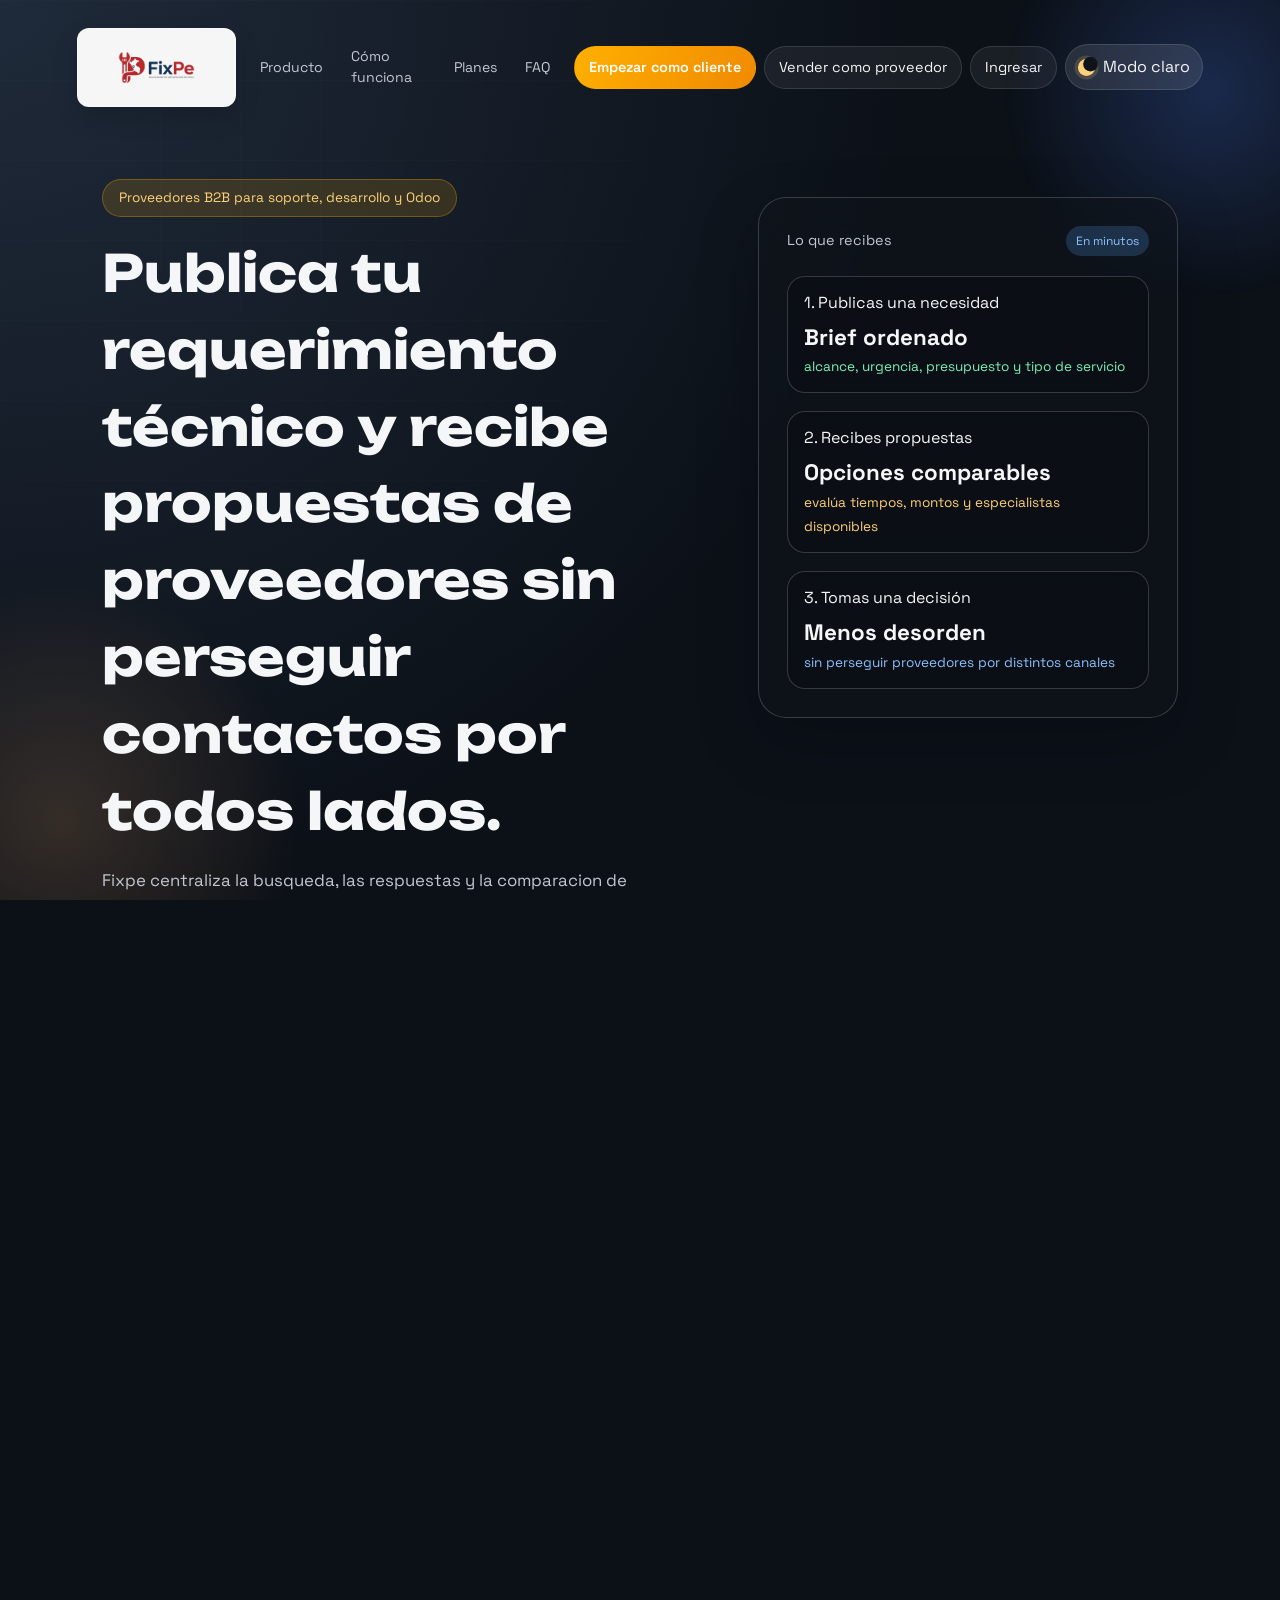
==== commit b580bdb7: "Corregir el texto sin sentido" ====
--- a/index.html
+++ b/index.html
@@ -383,6 +383,7 @@
       <a href="/app/register.php?role=client">Crear cuenta cliente</a>
       <a href="/app/register.php?role=provider">Crear cuenta proveedor</a>
       <a href="/app/login.php">Ingresar</a>
+      <a href="https://www.instagram.com/fixpe_support?igsh=YWt3NXZ4eWgxajc3" target="_blank" rel="noreferrer">Instagram</a>
       <a href="libro-reclamaciones.html">Libro de reclamaciones</a>
     </div>
   </footer>
--- a/styles.css
+++ b/styles.css
@@ -176,11 +176,11 @@
   display: inline-flex;
   align-items: center;
   justify-content: center;
-  padding: 4px 10px;
-  border-radius: 16px;
+  padding: 2px 8px;
+  border-radius: 12px;
   background: rgba(255, 255, 255, 0.96);
   border: 1px solid rgba(255, 255, 255, 0.28);
-  box-shadow: 0 14px 30px rgba(0, 0, 0, 0.18);
+  box-shadow: 0 10px 24px rgba(0, 0, 0, 0.16);
   font-family: "Unbounded", "Space Grotesk", sans-serif;
   font-size: 1.1rem;
   letter-spacing: 0.06em;
@@ -196,7 +196,7 @@
 }
 
 .logo img {
-  width: 150px;
+  width: 126px;
   max-width: 100%;
   height: auto;
   aspect-ratio: 2816 / 1536;
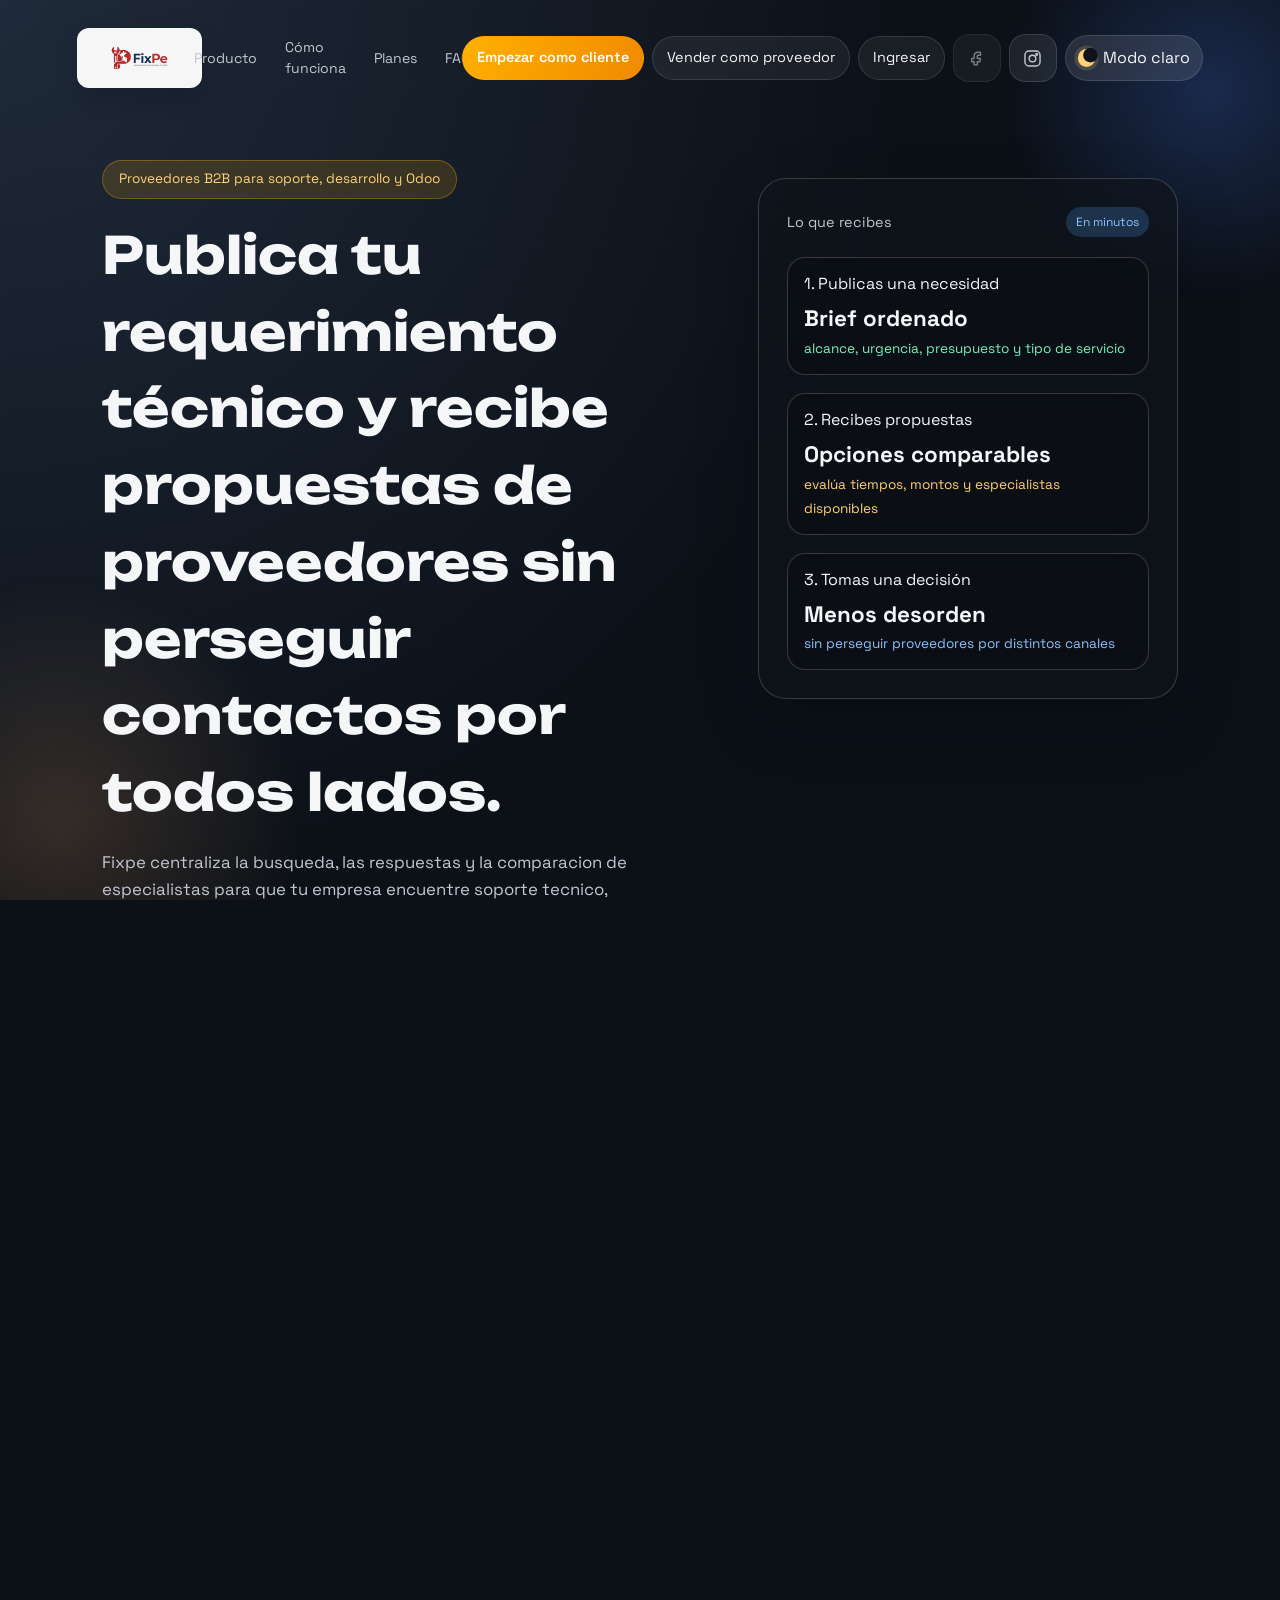
==== commit 75dcdf06: "Corregir el texto sin sentido" ====
--- a/index.html
+++ b/index.html
@@ -41,6 +41,18 @@
       <a class="btn btn-primary" href="/app/register.php?role=client">Empezar como cliente</a>
       <a class="btn btn-ghost" href="/app/register.php?role=provider">Vender como proveedor</a>
       <a class="btn btn-ghost" href="/app/login.php">Ingresar</a>
+      <span class="social-link is-disabled" aria-label="Facebook">
+        <svg viewBox="0 0 24 24" role="img" aria-hidden="true">
+          <path d="M14 8h3V4h-3c-3 0-5 2-5 5v3H6v4h3v4h4v-4h3.2l.8-4H13V9c0-.6.4-1 1-1Z"></path>
+        </svg>
+      </span>
+      <a class="social-link" href="https://www.instagram.com/fixpe_support?igsh=YWt3NXZ4eWgxajc3" target="_blank" rel="noreferrer" aria-label="Instagram">
+        <svg viewBox="0 0 24 24" role="img" aria-hidden="true">
+          <rect x="2.5" y="2.5" width="19" height="19" rx="5"></rect>
+          <circle cx="12" cy="12" r="4.2"></circle>
+          <circle cx="17.3" cy="6.7" r="1.1" class="social-link-dot"></circle>
+        </svg>
+      </a>
       <button class="toggle" id="themeToggle" type="button" aria-label="Cambiar tema">
         <span class="toggle-icon" aria-hidden="true"></span>
         <span class="toggle-label">Cambiar tema</span>
--- a/styles.css
+++ b/styles.css
@@ -170,6 +170,49 @@
   gap: 12px;
   min-width: 0;
   flex-shrink: 0;
+}
+
+.social-link {
+  display: inline-flex;
+  align-items: center;
+  justify-content: center;
+  width: 48px;
+  min-width: 48px;
+  height: 48px;
+  border-radius: 16px;
+  border: 1px solid var(--stroke);
+  background: rgba(255, 255, 255, 0.08);
+  color: var(--ink-muted);
+  transition: transform 0.2s ease, background 0.2s ease, border-color 0.2s ease, color 0.2s ease;
+}
+
+.social-link svg {
+  width: 19px;
+  height: 19px;
+  stroke: currentColor;
+  fill: none;
+  stroke-width: 1.8;
+  stroke-linecap: round;
+  stroke-linejoin: round;
+}
+
+.social-link:hover {
+  transform: translateY(-1px);
+  background: rgba(255, 255, 255, 0.12);
+  border-color: rgba(255, 255, 255, 0.2);
+  color: var(--ink);
+}
+
+.social-link.is-disabled {
+  opacity: 0.6;
+  cursor: default;
+}
+
+.social-link.is-disabled:hover {
+  transform: none;
+  background: rgba(255, 255, 255, 0.08);
+  border-color: var(--stroke);
+  color: var(--ink-muted);
 }
 
 .logo {
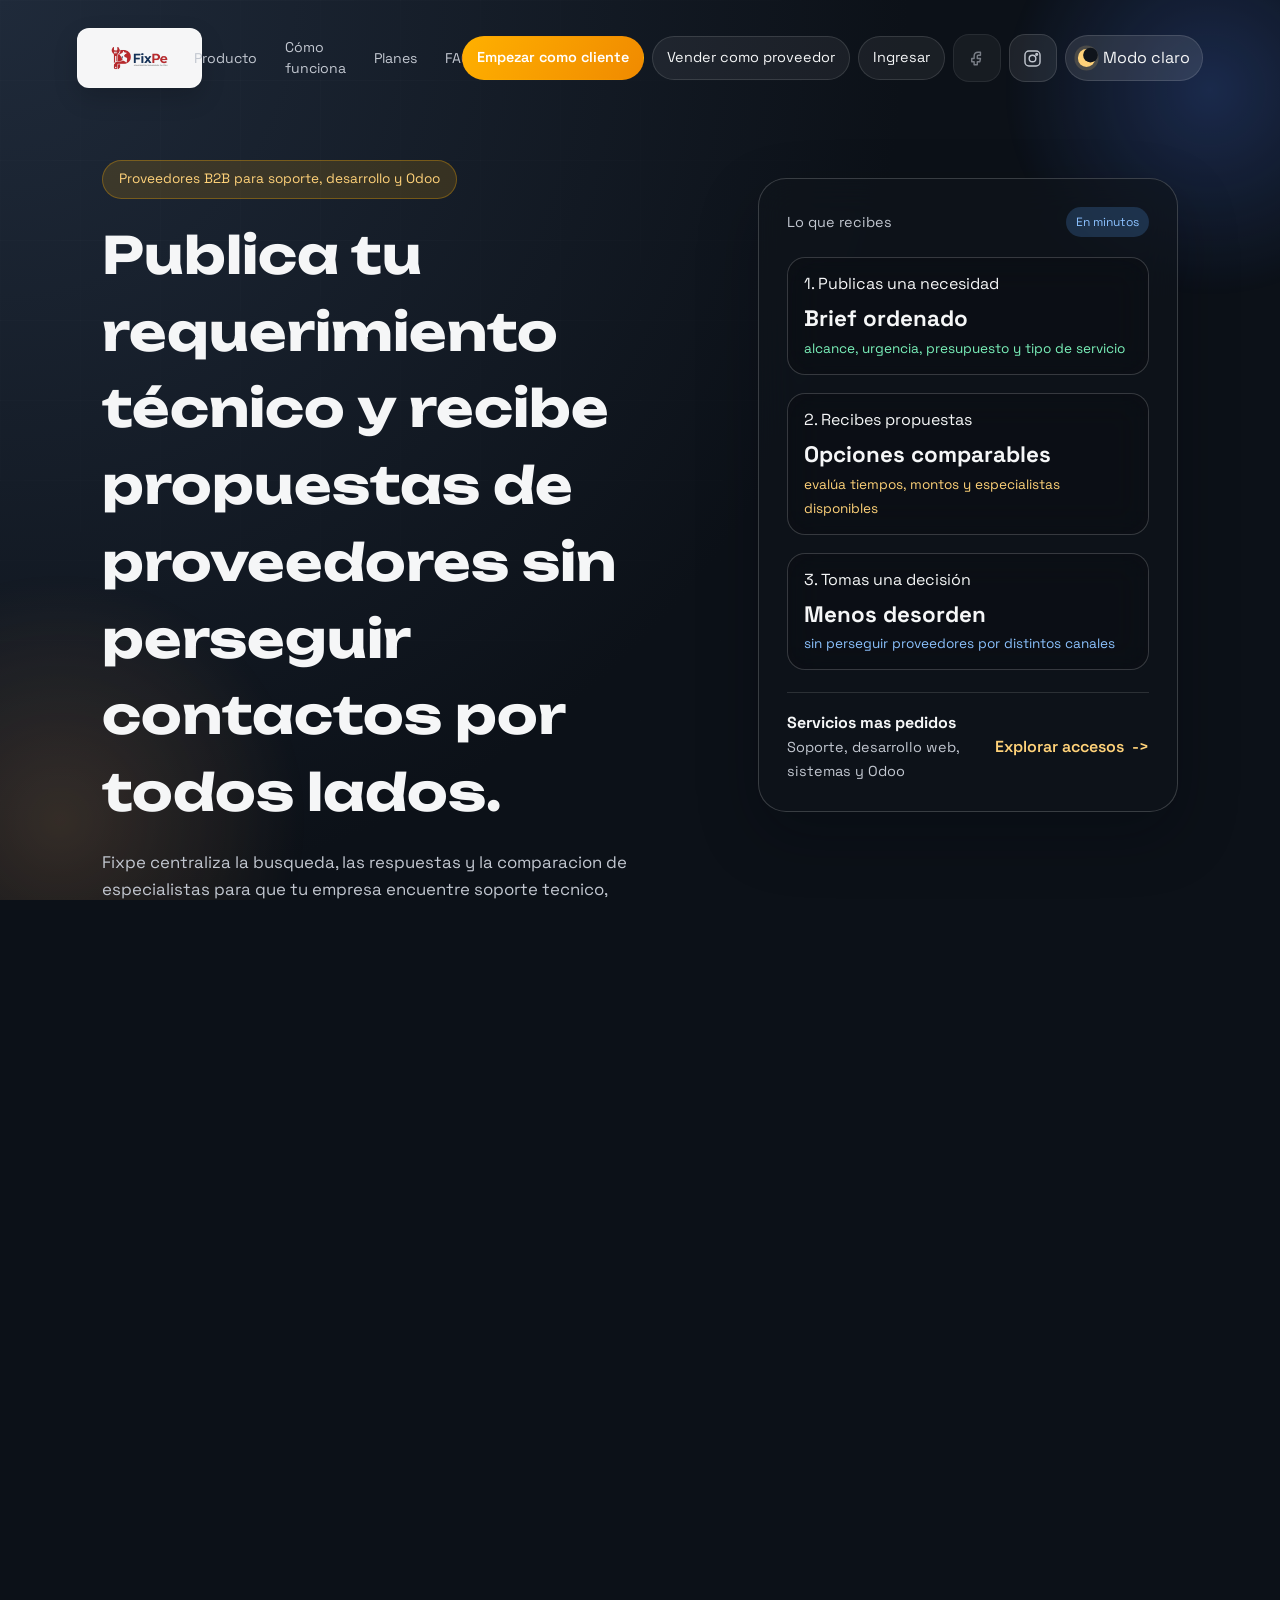
==== commit 8e737a56: "Prueba" ====
--- a/index.html
+++ b/index.html
@@ -38,9 +38,9 @@
       <a href="#faq">FAQ</a>
     </nav>
     <div class="header-actions">
-      <a class="btn btn-primary" href="/app/register.php?role=client">Empezar como cliente</a>
-      <a class="btn btn-ghost" href="/app/register.php?role=provider">Vender como proveedor</a>
-      <a class="btn btn-ghost" href="/app/login.php">Ingresar</a>
+      <a class="btn btn-primary" href="/app/register?role=client">Empezar como cliente</a>
+      <a class="btn btn-ghost" href="/app/register?role=provider">Vender como proveedor</a>
+      <a class="btn btn-ghost" href="/app/login">Ingresar</a>
       <span class="social-link is-disabled" aria-label="Facebook">
         <svg viewBox="0 0 24 24" role="img" aria-hidden="true">
           <path d="M14 8h3V4h-3c-3 0-5 2-5 5v3H6v4h3v4h4v-4h3.2l.8-4H13V9c0-.6.4-1 1-1Z"></path>
@@ -69,8 +69,13 @@
         encuentre soporte tecnico, desarrollo web, sistemas u Odoo desde un solo flujo.
       </p>
       <div class="hero-actions">
-        <a class="btn btn-primary" href="/app/register.php?role=client">Publicar requerimiento gratis</a>
+        <a class="btn btn-primary" href="/app/register?role=client">Publicar requerimiento gratis</a>
         <a class="btn btn-ghost" href="#producto">Ver cómo funciona</a>
+      </div>
+      <div class="hero-highlights" aria-label="Ventajas clave">
+        <span>Brief estructurado</span>
+        <span>Respuestas comparables</span>
+        <span>Flujo mas ordenado</span>
       </div>
       <div class="hero-metrics">
         <div>
@@ -109,8 +114,35 @@
           <em>sin perseguir proveedores por distintos canales</em>
         </div>
       </div>
+      <div class="hero-card-footer">
+        <div>
+          <strong>Servicios mas pedidos</strong>
+          <span>Soporte, desarrollo web, sistemas y Odoo</span>
+        </div>
+        <a class="hero-card-link" href="#planes">Explorar accesos</a>
+      </div>
     </div>
   </main>
+
+  <section class="section quick-stats">
+    <div class="quick-stats-grid">
+      <article class="quick-stat-card">
+        <span>Para clientes</span>
+        <strong>Publica una vez</strong>
+        <p>Explicas el caso en un solo lugar y dejas de repetir el mismo brief por varios canales.</p>
+      </article>
+      <article class="quick-stat-card">
+        <span>Para proveedores</span>
+        <strong>Recibe oportunidades</strong>
+        <p>Encuentra requerimientos reales y responde con una propuesta mas clara y profesional.</p>
+      </article>
+      <article class="quick-stat-card">
+        <span>Para equipos</span>
+        <strong>Decide con contexto</strong>
+        <p>Comparas alcance, tiempos y montos con mejor visibilidad antes de avanzar.</p>
+      </article>
+    </div>
+  </section>
 
   <section class="section proof">
     <div class="section-title">
@@ -194,6 +226,35 @@
       <article class="about-card">
         <h3>Mejor decisión</h3>
         <p>Comparas especialistas y eliges con más contexto, no solo por un mensaje en WhatsApp.</p>
+      </article>
+    </div>
+  </section>
+
+  <section class="section cases">
+    <div class="section-title">
+      <h2>Asi se ve un flujo mas presentable y profesional</h2>
+      <p>
+        La plataforma te ayuda a pasar de pedidos desordenados a un proceso mas claro, visible y facil de seguir.
+      </p>
+    </div>
+    <div class="case-grid">
+      <article class="case">
+        <span>Paso 1</span>
+        <h3>Se ordena el requerimiento</h3>
+        <p>Tu necesidad queda descrita con alcance, prioridad, presupuesto y detalles importantes desde el inicio.</p>
+        <a class="case-link" href="/app/register?role=client">Crear solicitud</a>
+      </article>
+      <article class="case">
+        <span>Paso 2</span>
+        <h3>Se centralizan las respuestas</h3>
+        <p>Las propuestas llegan al mismo flujo para revisar especialistas sin abrir multiples conversaciones.</p>
+        <a class="case-link" href="/app/explore-providers">Ver especialistas</a>
+      </article>
+      <article class="case">
+        <span>Paso 3</span>
+        <h3>Se toma una mejor decision</h3>
+        <p>Comparas opciones con mas claridad para avanzar con menos friccion y menos improvisacion.</p>
+        <a class="case-link" href="#faq">Resolver dudas</a>
       </article>
     </div>
   </section>
@@ -296,7 +357,7 @@
           <li>Exploración de especialistas</li>
           <li>Seguimiento desde un solo lugar</li>
         </ul>
-        <a class="btn btn-primary full" href="/app/register.php?role=client">Entrar como cliente</a>
+        <a class="btn btn-primary full" href="/app/register?role=client">Entrar como cliente</a>
       </article>
       <article class="pricing-card pricing-card-featured">
         <span class="pricing-label">Para vender</span>
@@ -309,7 +370,7 @@
           <li>Solicitudes directas de clientes</li>
           <li>Más opciones para cotizar</li>
         </ul>
-        <a class="btn btn-primary full" href="/app/register.php?role=provider">Entrar como proveedor</a>
+        <a class="btn btn-primary full" href="/app/register?role=provider">Entrar como proveedor</a>
       </article>
       <article class="pricing-card">
         <span class="pricing-label">Si prefieres ayuda</span>
@@ -328,6 +389,43 @@
     </div>
   </section>
 
+  <section class="section profile">
+    <div class="profile-grid">
+      <div class="profile-photo">
+        <img src="imagen/luis.png" alt="Equipo Fixpe" width="1453" height="2574" />
+      </div>
+      <div class="profile-content">
+        <span class="pill">Acompanamiento comercial</span>
+        <h2>No solo publicas: tambien puedes activar tu requerimiento con ayuda.</h2>
+        <p>
+          Si tu caso es urgente, confuso o requiere mejor estructura, Fixpe tambien puede ayudarte a aterrizarlo para
+          que se vea mas claro, mas serio y mas facil de cotizar.
+        </p>
+        <div class="profile-tags">
+          <span>Soporte tecnico</span>
+          <span>Desarrollo web</span>
+          <span>Odoo</span>
+          <span>Procesos internos</span>
+        </div>
+        <div class="profile-metrics">
+          <div>
+            <strong>Mejor brief</strong>
+            <span>menos idas y vueltas para explicar el caso</span>
+          </div>
+          <div>
+            <strong>Mejor presentacion</strong>
+            <span>tu necesidad se entiende con mas rapidez</span>
+          </div>
+          <div>
+            <strong>Mejor filtrado</strong>
+            <span>mas contexto para atraer opciones adecuadas</span>
+          </div>
+        </div>
+        <a class="btn btn-primary" href="https://mail.google.com/mail/?view=cm&fs=1&to=info@fixpesupport.com&su=Solicitud%20de%20ayuda%20-%20Fixpe&body=Hola%20Fixpe%2C%0A%0ANecesito%20ayuda%20para%20publicar%20mi%20requerimiento.%0AEmpresa%3A%20%0ANombre%3A%20%0ATel%C3%A9fono%3A%20%0ANecesidad%3A%20%0A">Quiero ayuda para activarlo</a>
+      </div>
+    </div>
+  </section>
+
   <section class="cta">
     <div>
       <h2>Publica hoy y empieza a recibir opciones sin ordenar todo manualmente</h2>
@@ -337,7 +435,7 @@
       </p>
     </div>
     <div class="cta-actions">
-      <a class="btn btn-primary" href="/app/register.php?role=client">Publicar requerimiento ahora</a>
+      <a class="btn btn-primary" href="/app/register?role=client">Publicar requerimiento ahora</a>
       <a class="btn btn-ghost" href="https://mail.google.com/mail/?view=cm&fs=1&to=info@fixpesupport.com&su=Solicitud%20de%20ayuda%20-%20Fixpe&body=Hola%20Fixpe%2C%0A%0ANecesito%20ayuda%20para%20publicar%20mi%20requerimiento.%0AEmpresa%3A%20%0ANombre%3A%20%0ATel%C3%A9fono%3A%20%0ANecesidad%3A%20%0A">Necesito ayuda primero</a>
     </div>
   </section>
@@ -383,7 +481,7 @@
         </p>
       </div>
       <div class="faq-actions">
-        <a class="btn btn-ghost" href="/app/register.php?role=client">Crear cuenta cliente</a>
+        <a class="btn btn-ghost" href="/app/register?role=client">Crear cuenta cliente</a>
         <a class="btn btn-ghost" href="libro-reclamaciones.html">Libro de reclamaciones</a>
       </div>
     </div>
@@ -392,9 +490,9 @@
   <footer class="footer">
     <span><strong>Fixpe 2026</strong></span>
     <div class="footer-links">
-      <a href="/app/register.php?role=client">Crear cuenta cliente</a>
-      <a href="/app/register.php?role=provider">Crear cuenta proveedor</a>
-      <a href="/app/login.php">Ingresar</a>
+      <a href="/app/register?role=client">Crear cuenta cliente</a>
+      <a href="/app/register?role=provider">Crear cuenta proveedor</a>
+      <a href="/app/login">Ingresar</a>
       <a href="https://www.instagram.com/fixpe_support?igsh=YWt3NXZ4eWgxajc3" target="_blank" rel="noreferrer">Instagram</a>
       <a href="libro-reclamaciones.html">Libro de reclamaciones</a>
     </div>
--- a/styles.css
+++ b/styles.css
@@ -501,6 +501,29 @@
   margin: 26px 0 30px;
 }
 
+.hero-highlights {
+  display: flex;
+  flex-wrap: wrap;
+  gap: 10px;
+  margin: -8px 0 26px;
+}
+
+.hero-highlights span {
+  display: inline-flex;
+  align-items: center;
+  padding: 8px 14px;
+  border-radius: 999px;
+  background: rgba(255, 255, 255, 0.06);
+  border: 1px solid rgba(255, 255, 255, 0.1);
+  color: var(--ink-muted);
+  font-size: 0.85rem;
+}
+
+.theme-light .hero-highlights span {
+  background: rgba(255, 255, 255, 0.8);
+  border-color: rgba(37, 99, 235, 0.12);
+}
+
 .hero-metrics {
   display: grid;
   gap: 16px;
@@ -563,6 +586,52 @@
   gap: 18px;
 }
 
+.hero-card-footer {
+  display: flex;
+  align-items: center;
+  justify-content: space-between;
+  gap: 18px;
+  margin-top: 22px;
+  padding-top: 18px;
+  border-top: 1px solid rgba(255, 255, 255, 0.12);
+}
+
+.hero-card-footer strong,
+.quick-stat-card strong {
+  display: block;
+}
+
+.hero-card-footer span {
+  color: var(--ink-muted);
+  font-size: 0.9rem;
+}
+
+.hero-card-link {
+  display: inline-flex;
+  align-items: center;
+  gap: 8px;
+  color: #ffd279;
+  font-weight: 600;
+  white-space: nowrap;
+}
+
+.hero-card-link::after {
+  content: "->";
+  transition: transform 0.2s ease;
+}
+
+.hero-card-link:hover::after {
+  transform: translateX(4px);
+}
+
+.theme-light .hero-card-footer {
+  border-top-color: rgba(15, 23, 42, 0.12);
+}
+
+.theme-light .hero-card-link {
+  color: #1d4ed8;
+}
+
 .stat {
   padding: 14px 16px;
   border-radius: 18px;
@@ -617,6 +686,59 @@
   z-index: 1;
   padding: 64px 8vw;
   scroll-margin-top: 28px;
+}
+
+.quick-stats {
+  padding-top: 8px;
+}
+
+.quick-stats-grid {
+  display: grid;
+  gap: 20px;
+  grid-template-columns: repeat(auto-fit, minmax(220px, 1fr));
+}
+
+.quick-stat-card {
+  position: relative;
+  overflow: hidden;
+  padding: 24px;
+  border-radius: 24px;
+  background: linear-gradient(160deg, rgba(22, 29, 38, 0.78), rgba(22, 29, 38, 0.46));
+  border: 1px solid rgba(255, 255, 255, 0.12);
+  box-shadow: 0 18px 40px rgba(6, 10, 18, 0.16);
+}
+
+.quick-stat-card span {
+  display: inline-flex;
+  margin-bottom: 14px;
+  padding: 7px 12px;
+  border-radius: 999px;
+  background: rgba(255, 176, 0, 0.14);
+  color: #ffd279;
+  border: 1px solid rgba(255, 176, 0, 0.24);
+  font-size: 0.8rem;
+}
+
+.quick-stat-card strong {
+  font-size: 1.35rem;
+  margin-bottom: 10px;
+}
+
+.quick-stat-card p {
+  margin: 0;
+  color: var(--ink-muted);
+}
+
+.theme-light .quick-stat-card {
+  background: linear-gradient(160deg, rgba(255, 255, 255, 0.94), rgba(255, 255, 255, 0.78));
+  border-color: rgba(15, 23, 42, 0.12);
+  box-shadow: 0 18px 36px rgba(37, 99, 235, 0.08);
+}
+
+.theme-light .quick-stat-card span {
+  background: rgba(37, 99, 235, 0.1);
+  color: #1d4ed8;
+  border-color: rgba(37, 99, 235, 0.18);
 }
 
 .nav a.is-jumping {
@@ -1936,6 +2058,15 @@
     align-items: stretch;
   }
 
+  .hero-highlights {
+    margin-bottom: 18px;
+  }
+
+  .hero-card-footer {
+    flex-direction: column;
+    align-items: flex-start;
+  }
+
   .hero-actions .btn {
     width: 100%;
   }
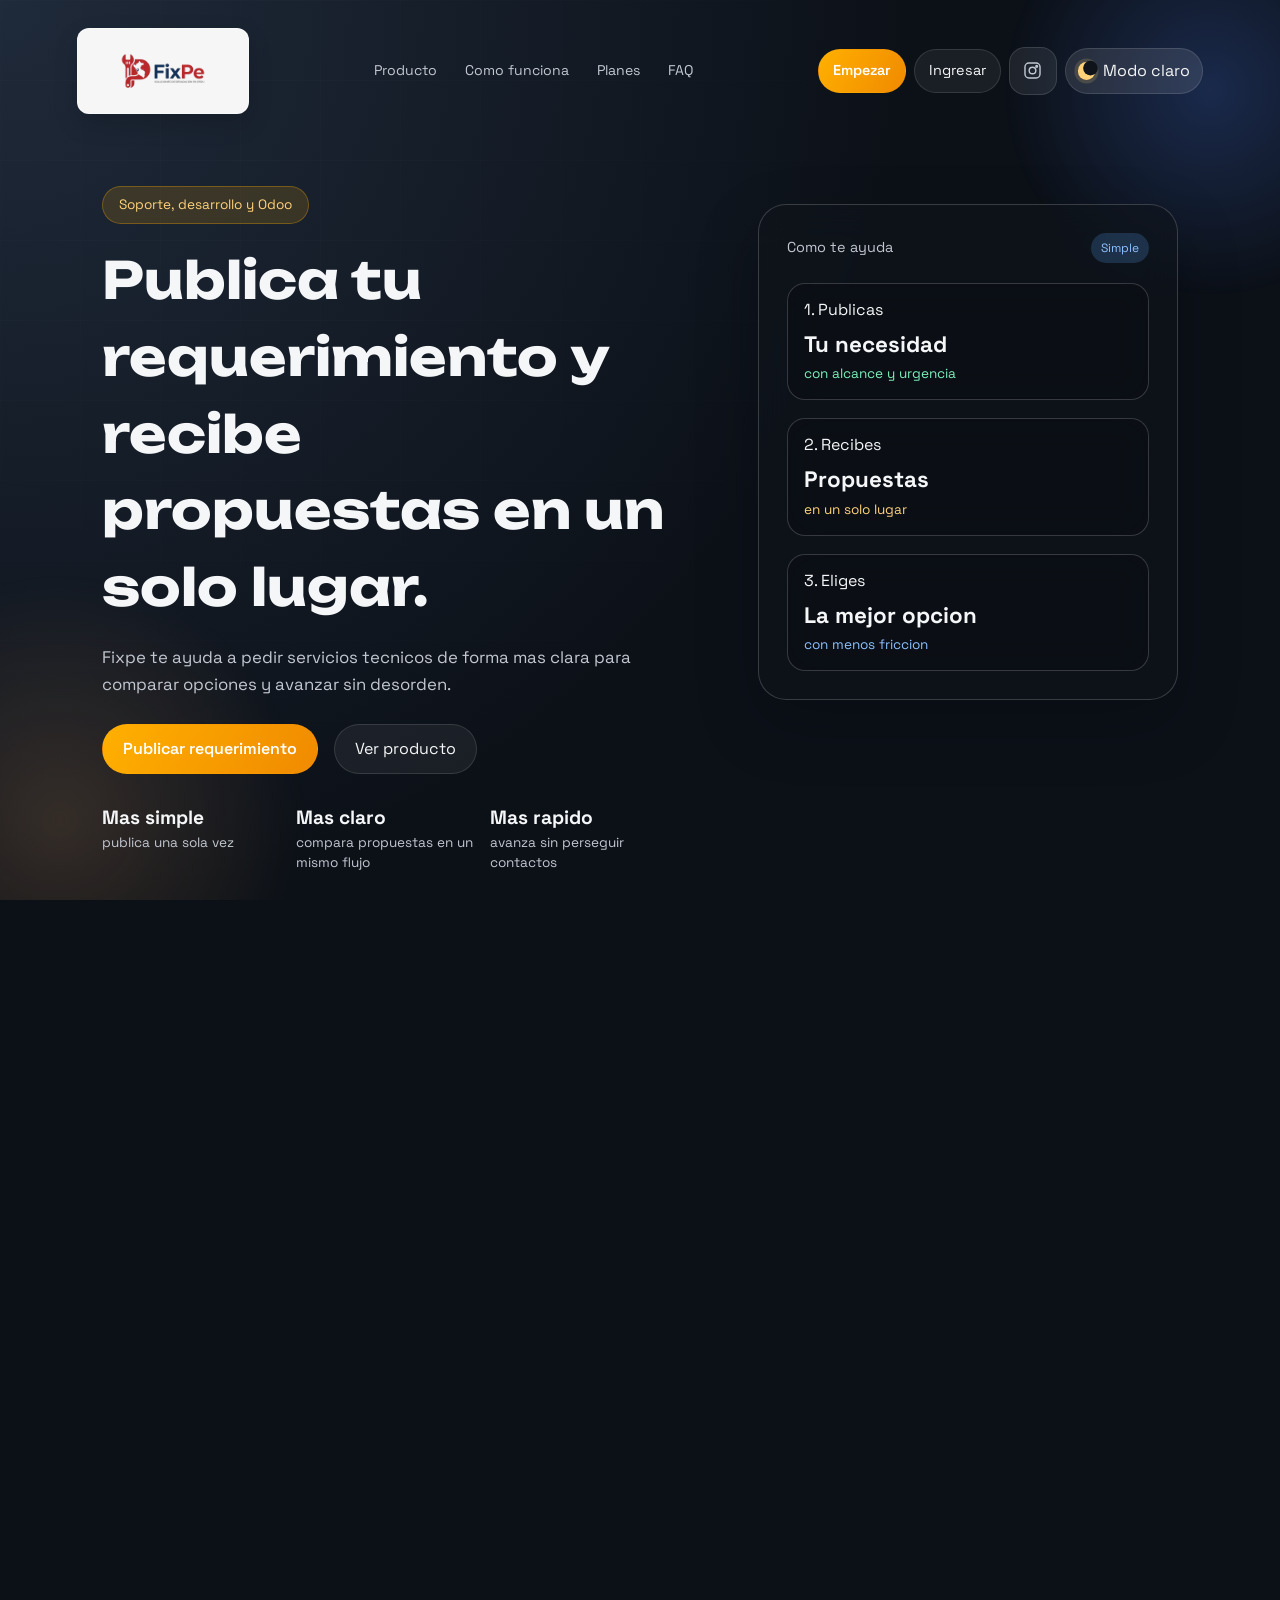
==== commit 4396d466: "mejore la pagina" ====
--- a/index.html
+++ b/index.html
@@ -7,7 +7,7 @@
   <title>Fixpe | SaaS para captar y cerrar servicios</title>
   <link rel="icon" type="image/png" href="/imagen/icono.png">
   <meta name="description"
-    content="Fixpe centraliza clientes, cotizaciones y proveedores en una plataforma para publicar requerimientos, comparar opciones y cerrar servicios con menos fricción." />
+    content="Fixpe centraliza clientes, cotizaciones y proveedores en una plataforma para publicar requerimientos y comparar opciones de forma simple." />
   <link rel="preconnect" href="https://fonts.googleapis.com" />
   <link rel="preconnect" href="https://fonts.gstatic.com" crossorigin />
   <link
@@ -29,23 +29,17 @@
       <span class="menu-toggle-line"></span>
       <span class="menu-toggle-line"></span>
       <span class="menu-toggle-line"></span>
-      <span class="menu-toggle-label">Menú</span>
+      <span class="menu-toggle-label">Menu</span>
     </button>
     <nav class="nav" id="primaryNav">
       <a href="#producto">Producto</a>
-      <a href="#monetizacion">Cómo funciona</a>
+      <a href="#monetizacion">Como funciona</a>
       <a href="#planes">Planes</a>
       <a href="#faq">FAQ</a>
     </nav>
     <div class="header-actions">
-      <a class="btn btn-primary" href="/app/register?role=client">Empezar como cliente</a>
-      <a class="btn btn-ghost" href="/app/register?role=provider">Vender como proveedor</a>
+      <a class="btn btn-primary" href="/app/register?role=client">Empezar</a>
       <a class="btn btn-ghost" href="/app/login">Ingresar</a>
-      <span class="social-link is-disabled" aria-label="Facebook">
-        <svg viewBox="0 0 24 24" role="img" aria-hidden="true">
-          <path d="M14 8h3V4h-3c-3 0-5 2-5 5v3H6v4h3v4h4v-4h3.2l.8-4H13V9c0-.6.4-1 1-1Z"></path>
-        </svg>
-      </span>
       <a class="social-link" href="https://www.instagram.com/fixpe_support?igsh=YWt3NXZ4eWgxajc3" target="_blank" rel="noreferrer" aria-label="Instagram">
         <svg viewBox="0 0 24 24" role="img" aria-hidden="true">
           <rect x="2.5" y="2.5" width="19" height="19" rx="5"></rect>
@@ -62,208 +56,83 @@
 
   <main class="hero">
     <div class="hero-copy">
-      <span class="pill">Proveedores B2B para soporte, desarrollo y Odoo</span>
-      <h1>Publica tu requerimiento técnico y recibe propuestas de proveedores sin perseguir contactos por todos lados.</h1>
-      <p>
-        Fixpe centraliza la busqueda, las respuestas y la comparacion de especialistas para que tu empresa
-        encuentre soporte tecnico, desarrollo web, sistemas u Odoo desde un solo flujo.
+      <span class="pill">Soporte, desarrollo y Odoo</span>
+      <h1>Publica tu requerimiento y recibe propuestas en un solo lugar.</h1>
+      <p>
+        Fixpe te ayuda a pedir servicios tecnicos de forma mas clara para comparar opciones y avanzar sin desorden.
       </p>
       <div class="hero-actions">
-        <a class="btn btn-primary" href="/app/register?role=client">Publicar requerimiento gratis</a>
-        <a class="btn btn-ghost" href="#producto">Ver cómo funciona</a>
-      </div>
-      <div class="hero-highlights" aria-label="Ventajas clave">
-        <span>Brief estructurado</span>
-        <span>Respuestas comparables</span>
-        <span>Flujo mas ordenado</span>
+        <a class="btn btn-primary" href="/app/register?role=client">Publicar requerimiento</a>
+        <a class="btn btn-ghost" href="#producto">Ver producto</a>
       </div>
       <div class="hero-metrics">
         <div>
-          <strong>1 solo formulario</strong>
-          <span>para explicar tu necesidad y empezar rápido</span>
+          <strong>Mas simple</strong>
+          <span>publica una sola vez</span>
         </div>
         <div>
-          <strong>Menos fricción</strong>
-          <span>menos correos, menos chats, menos seguimiento manual</span>
+          <strong>Mas claro</strong>
+          <span>compara propuestas en un mismo flujo</span>
         </div>
         <div>
-          <strong>Comparación clara</strong>
-          <span>montos, tiempos y perfiles en un mismo lugar</span>
+          <strong>Mas rapido</strong>
+          <span>avanza sin perseguir contactos</span>
         </div>
       </div>
     </div>
     <div class="hero-card">
       <div class="card-head">
-        <span>Lo que recibes</span>
-        <span class="status">En minutos</span>
+        <span>Como te ayuda</span>
+        <span class="status">Simple</span>
       </div>
       <div class="card-body">
         <div class="stat">
-          <span>1. Publicas una necesidad</span>
-          <strong>Brief ordenado</strong>
-          <em>alcance, urgencia, presupuesto y tipo de servicio</em>
+          <span>1. Publicas</span>
+          <strong>Tu necesidad</strong>
+          <em>con alcance y urgencia</em>
         </div>
         <div class="stat">
-          <span>2. Recibes propuestas</span>
-          <strong>Opciones comparables</strong>
-          <em>evalúa tiempos, montos y especialistas disponibles</em>
+          <span>2. Recibes</span>
+          <strong>Propuestas</strong>
+          <em>en un solo lugar</em>
         </div>
         <div class="stat">
-          <span>3. Tomas una decisión</span>
-          <strong>Menos desorden</strong>
-          <em>sin perseguir proveedores por distintos canales</em>
-        </div>
-      </div>
-      <div class="hero-card-footer">
-        <div>
-          <strong>Servicios mas pedidos</strong>
-          <span>Soporte, desarrollo web, sistemas y Odoo</span>
-        </div>
-        <a class="hero-card-link" href="#planes">Explorar accesos</a>
+          <span>3. Eliges</span>
+          <strong>La mejor opcion</strong>
+          <em>con menos friccion</em>
+        </div>
       </div>
     </div>
   </main>
-
-  <section class="section quick-stats">
-    <div class="quick-stats-grid">
-      <article class="quick-stat-card">
-        <span>Para clientes</span>
-        <strong>Publica una vez</strong>
-        <p>Explicas el caso en un solo lugar y dejas de repetir el mismo brief por varios canales.</p>
-      </article>
-      <article class="quick-stat-card">
-        <span>Para proveedores</span>
-        <strong>Recibe oportunidades</strong>
-        <p>Encuentra requerimientos reales y responde con una propuesta mas clara y profesional.</p>
-      </article>
-      <article class="quick-stat-card">
-        <span>Para equipos</span>
-        <strong>Decide con contexto</strong>
-        <p>Comparas alcance, tiempos y montos con mejor visibilidad antes de avanzar.</p>
-      </article>
-    </div>
-  </section>
-
-  <section class="section proof">
-    <div class="section-title">
-      <h2>Por qué una empresa usaría Fixpe</h2>
-      <p>
-        Porque pedir ayuda tecnica por referencias o WhatsApp suele generar desorden, lentitud y poca visibilidad.
-        Fixpe convierte ese proceso en un flujo mas claro para pedir, comparar y avanzar.
-      </p>
-    </div>
-    <div class="proof-grid">
-      <article class="proof-card">
-        <span class="proof-label">Más orden</span>
-        <h3>Tu requerimiento queda centralizado</h3>
-        <p>Descripción, urgencia, presupuesto y respuestas en un mismo lugar en vez de mensajes dispersos.</p>
-      </article>
-      <article class="proof-card">
-        <span class="proof-label">Mejor decisión</span>
-        <h3>Comparas proveedores con contexto</h3>
-        <p>No eliges solo por una recomendación o por quien respondió primero, sino por propuesta y encaje.</p>
-      </article>
-      <article class="proof-card">
-        <span class="proof-label">Menos tiempo perdido</span>
-        <h3>Evitas perseguir contactos manualmente</h3>
-        <p>Publicas una vez y recibes opciones sin repetir el mismo brief en varios canales.</p>
-      </article>
-    </div>
-  </section>
-
-  <section class="section social-proof">
-    <div class="section-title">
-      <h2>Ideal para equipos que necesitan resolver sin perder semanas</h2>
-      <p>
-        Fixpe encaja mejor cuando el problema ya existe, el tiempo importa y no quieres depender de contactos sueltos
-        para encontrar a la persona correcta.
-      </p>
-    </div>
-    <div class="logo-strip" aria-label="Tipos de clientes que pueden usar Fixpe">
-      <span>Operaciones</span>
-      <span>Comercial</span>
-      <span>Administracion</span>
-      <span>Marketing</span>
-      <span>TI interno</span>
-      <span>Gerencia</span>
-    </div>
-    <div class="testimonial-grid">
-      <article class="testimonial-card">
-        <p>"Antes pedíamos recomendaciones por WhatsApp. Ahora el requerimiento sale una vez y comparamos opciones con más orden."</p>
-        <strong>Coordinación de operaciones</strong>
-        <span>Pyme de servicios</span>
-      </article>
-      <article class="testimonial-card">
-        <p>"Nos sirve para resolver soporte y pequeños desarrollos sin abrir diez conversaciones al mismo tiempo."</p>
-        <strong>Jefatura administrativa</strong>
-        <span>Empresa comercial</span>
-      </article>
-      <article class="testimonial-card">
-        <p>"El valor está en ver montos, tiempos y perfiles en un mismo lugar. Eso acelera la decisión."</p>
-        <strong>Líder de proyecto</strong>
-        <span>Equipo digital</span>
-      </article>
-    </div>
-  </section>
 
   <section id="producto" class="section about">
     <div class="section-title">
-      <h2>Qué resuelve Fixpe</h2>
-      <p>
-        Si hoy dependes de referencias, mensajes sueltos y busquedas lentas para encontrar ayuda tecnica, terminas
-        perdiendo tiempo y retrasando operaciones. Fixpe centraliza la solicitud, las respuestas y la comparacion.
+      <h2>Que resuelve Fixpe</h2>
+      <p>
+        Convierte un proceso desordenado en una experiencia mas clara para pedir, revisar y decidir.
       </p>
     </div>
     <div class="about-grid">
       <article class="about-card">
-        <h3>Menos búsqueda</h3>
-        <p>No necesitas hablar con diez personas para saber quién sí puede resolver tu caso.</p>
+        <h3>Menos busqueda</h3>
+        <p>Encuentras opciones sin abrir muchas conversaciones.</p>
       </article>
       <article class="about-card">
-        <h3>Más orden</h3>
-        <p>Tu requerimiento, presupuesto y urgencia quedan centralizados en un solo flujo.</p>
+        <h3>Mas orden</h3>
+        <p>Tu requerimiento y las respuestas quedan en un mismo lugar.</p>
       </article>
       <article class="about-card">
-        <h3>Mejor decisión</h3>
-        <p>Comparas especialistas y eliges con más contexto, no solo por un mensaje en WhatsApp.</p>
-      </article>
-    </div>
-  </section>
-
-  <section class="section cases">
-    <div class="section-title">
-      <h2>Asi se ve un flujo mas presentable y profesional</h2>
-      <p>
-        La plataforma te ayuda a pasar de pedidos desordenados a un proceso mas claro, visible y facil de seguir.
-      </p>
-    </div>
-    <div class="case-grid">
-      <article class="case">
-        <span>Paso 1</span>
-        <h3>Se ordena el requerimiento</h3>
-        <p>Tu necesidad queda descrita con alcance, prioridad, presupuesto y detalles importantes desde el inicio.</p>
-        <a class="case-link" href="/app/register?role=client">Crear solicitud</a>
-      </article>
-      <article class="case">
-        <span>Paso 2</span>
-        <h3>Se centralizan las respuestas</h3>
-        <p>Las propuestas llegan al mismo flujo para revisar especialistas sin abrir multiples conversaciones.</p>
-        <a class="case-link" href="/app/explore-providers">Ver especialistas</a>
-      </article>
-      <article class="case">
-        <span>Paso 3</span>
-        <h3>Se toma una mejor decision</h3>
-        <p>Comparas opciones con mas claridad para avanzar con menos friccion y menos improvisacion.</p>
-        <a class="case-link" href="#faq">Resolver dudas</a>
+        <h3>Mejor decision</h3>
+        <p>Comparas propuestas con mas contexto.</p>
       </article>
     </div>
   </section>
 
   <section class="section">
     <div class="section-title">
-      <h2>Casos que puedes resolver desde la plataforma</h2>
-      <p>
-        Pensado para empresas que necesitan avanzar rapido con problemas tecnicos o proyectos digitales.
+      <h2>Servicios principales</h2>
+      <p>
+        Pensado para empresas que necesitan resolver temas tecnicos o digitales sin complicarse.
       </p>
     </div>
     <div class="cards">
@@ -277,9 +146,9 @@
               <path d="M13 15h3"></path>
             </svg>
           </span>
-          <h3>Soporte técnico y equipos</h3>
-        </div>
-        <p>Incidencias, mantenimiento, redes, computadoras y continuidad operativa para tu equipo.</p>
+          <h3>Soporte tecnico</h3>
+        </div>
+        <p>Incidencias, mantenimiento, redes y equipos.</p>
       </article>
       <article class="service">
         <div class="service-head">
@@ -292,9 +161,9 @@
               <path d="M13 16.5h7"></path>
             </svg>
           </span>
-          <h3>Desarrollo web y sistemas</h3>
-        </div>
-        <p>Landing pages, webs corporativas, web apps, automatizaciones e integraciones para tu negocio.</p>
+          <h3>Desarrollo web</h3>
+        </div>
+        <p>Webs, sistemas y automatizaciones para tu negocio.</p>
       </article>
       <article class="service">
         <div class="service-head">
@@ -307,136 +176,77 @@
               <path d="M10.8 13.6l2.3 1.5"></path>
             </svg>
           </span>
-          <h3>Odoo y mejora de procesos</h3>
-        </div>
-        <p>Implementación, soporte funcional, ajustes y mejoras para ventas, inventario y administración.</p>
+          <h3>Odoo</h3>
+        </div>
+        <p>Implementacion, soporte y mejoras de procesos.</p>
       </article>
     </div>
   </section>
 
   <section id="monetizacion" class="section process">
     <div class="section-title">
-      <h2>Cómo funciona</h2>
-      <p>
-        El objetivo es que una empresa entienda el flujo en segundos y se anime a publicar su necesidad.
+      <h2>Como funciona</h2>
+      <p>
+        Un flujo corto para entender la plataforma en segundos.
       </p>
     </div>
     <div class="steps">
       <div class="step">
         <span>01</span>
-        <h4>Publica tu caso</h4>
-        <p>Indica qué necesitas, tu urgencia y el alcance del trabajo.</p>
+        <h4>Publica</h4>
+        <p>Describe lo que necesitas.</p>
       </div>
       <div class="step">
         <span>02</span>
-        <h4>Recibe respuestas</h4>
-        <p>Especialistas revisan tu requerimiento y envían propuestas desde la plataforma.</p>
+        <h4>Recibe</h4>
+        <p>Proveedores envian sus propuestas.</p>
       </div>
       <div class="step">
         <span>03</span>
-        <h4>Elige al indicado</h4>
-        <p>Compara perfiles, montos y tiempos para avanzar con más seguridad.</p>
+        <h4>Elige</h4>
+        <p>Compara y avanza con la mejor opcion.</p>
       </div>
     </div>
   </section>
 
   <section id="planes" class="section cases">
     <div class="section-title">
-      <h2>Elige cómo empezar</h2>
-      <p>Si vienes a contratar, entra como cliente. Si vienes a ofrecer servicios, entra como proveedor.</p>
+      <h2>Elige como empezar</h2>
+      <p>Ingresa como cliente o proveedor segun lo que necesites.</p>
     </div>
     <div class="pricing-grid">
       <article class="pricing-card">
-        <span class="pricing-label">Para contratar</span>
-        <h3>Cuenta cliente</h3>
-        <p class="pricing-price">Publica<span> tu necesidad</span></p>
-        <p class="pricing-copy">Ideal si necesitas encontrar soporte, desarrollo o especialistas Odoo para tu empresa.</p>
-        <ul class="pricing-list">
-          <li>Publicación de requerimientos</li>
-          <li>Recepción de cotizaciones</li>
-          <li>Exploración de especialistas</li>
-          <li>Seguimiento desde un solo lugar</li>
-        </ul>
+        <span class="pricing-label">Cliente</span>
+        <h3>Publica tu necesidad</h3>
+        <p class="pricing-copy">Ideal si quieres encontrar soporte, desarrollo o especialistas Odoo.</p>
         <a class="btn btn-primary full" href="/app/register?role=client">Entrar como cliente</a>
       </article>
       <article class="pricing-card pricing-card-featured">
-        <span class="pricing-label">Para vender</span>
-        <h3>Cuenta proveedor</h3>
-        <p class="pricing-price">Recibe<span> oportunidades</span></p>
-        <p class="pricing-copy">Ideal para especialistas que quieren captar proyectos de empresas desde Fixpe.</p>
-        <ul class="pricing-list">
-          <li>Perfil público en directorio</li>
-          <li>Acceso a requerimientos abiertos</li>
-          <li>Solicitudes directas de clientes</li>
-          <li>Más opciones para cotizar</li>
-        </ul>
+        <span class="pricing-label">Proveedor</span>
+        <h3>Recibe oportunidades</h3>
+        <p class="pricing-copy">Ideal si ofreces servicios y quieres captar nuevos proyectos.</p>
         <a class="btn btn-primary full" href="/app/register?role=provider">Entrar como proveedor</a>
       </article>
       <article class="pricing-card">
-        <span class="pricing-label">Si prefieres ayuda</span>
-        <h3>Activación asistida</h3>
-        <p class="pricing-price">Habla<span> con Fixpe</span></p>
-        <p class="pricing-copy">Si tu requerimiento es urgente o complejo, te ayudamos a estructurarlo mejor antes de publicarlo.</p>
-        <ul class="pricing-list">
-          <li>Revisión del caso</li>
-          <li>Publicación asistida</li>
-          <li>Filtrado inicial de opciones</li>
-          <li>Acompañamiento comercial</li>
-        </ul>
+        <span class="pricing-label">Ayuda</span>
+        <h3>Activacion asistida</h3>
+        <p class="pricing-copy">Si tu caso es urgente o complejo, te ayudamos a publicarlo mejor.</p>
         <a class="btn btn-ghost full"
           href="https://mail.google.com/mail/?view=cm&fs=1&to=info@fixpesupport.com&su=Solicitud%20de%20ayuda%20-%20Fixpe&body=Hola%20Fixpe%2C%0A%0ANecesito%20ayuda%20para%20publicar%20mi%20requerimiento.%0AEmpresa%3A%20%0ANombre%3A%20%0ATel%C3%A9fono%3A%20%0ANecesidad%3A%20%0A">Solicitar ayuda</a>
       </article>
     </div>
   </section>
 
-  <section class="section profile">
-    <div class="profile-grid">
-      <div class="profile-photo">
-        <img src="imagen/luis.png" alt="Equipo Fixpe" width="1453" height="2574" />
-      </div>
-      <div class="profile-content">
-        <span class="pill">Acompanamiento comercial</span>
-        <h2>No solo publicas: tambien puedes activar tu requerimiento con ayuda.</h2>
-        <p>
-          Si tu caso es urgente, confuso o requiere mejor estructura, Fixpe tambien puede ayudarte a aterrizarlo para
-          que se vea mas claro, mas serio y mas facil de cotizar.
-        </p>
-        <div class="profile-tags">
-          <span>Soporte tecnico</span>
-          <span>Desarrollo web</span>
-          <span>Odoo</span>
-          <span>Procesos internos</span>
-        </div>
-        <div class="profile-metrics">
-          <div>
-            <strong>Mejor brief</strong>
-            <span>menos idas y vueltas para explicar el caso</span>
-          </div>
-          <div>
-            <strong>Mejor presentacion</strong>
-            <span>tu necesidad se entiende con mas rapidez</span>
-          </div>
-          <div>
-            <strong>Mejor filtrado</strong>
-            <span>mas contexto para atraer opciones adecuadas</span>
-          </div>
-        </div>
-        <a class="btn btn-primary" href="https://mail.google.com/mail/?view=cm&fs=1&to=info@fixpesupport.com&su=Solicitud%20de%20ayuda%20-%20Fixpe&body=Hola%20Fixpe%2C%0A%0ANecesito%20ayuda%20para%20publicar%20mi%20requerimiento.%0AEmpresa%3A%20%0ANombre%3A%20%0ATel%C3%A9fono%3A%20%0ANecesidad%3A%20%0A">Quiero ayuda para activarlo</a>
-      </div>
-    </div>
-  </section>
-
   <section class="cta">
     <div>
-      <h2>Publica hoy y empieza a recibir opciones sin ordenar todo manualmente</h2>
-      <p>
-        Si ya sabes que necesitas soporte tecnico, desarrollo, sistemas u Odoo, empieza ahora. Si aun no tienes
-        claro el alcance, entra por ayuda asistida y estructuralo mejor antes de publicar.
+      <h2>Empieza hoy sin complicarte</h2>
+      <p>
+        Publica tu requerimiento o pide ayuda para estructurarlo mejor.
       </p>
     </div>
     <div class="cta-actions">
-      <a class="btn btn-primary" href="/app/register?role=client">Publicar requerimiento ahora</a>
-      <a class="btn btn-ghost" href="https://mail.google.com/mail/?view=cm&fs=1&to=info@fixpesupport.com&su=Solicitud%20de%20ayuda%20-%20Fixpe&body=Hola%20Fixpe%2C%0A%0ANecesito%20ayuda%20para%20publicar%20mi%20requerimiento.%0AEmpresa%3A%20%0ANombre%3A%20%0ATel%C3%A9fono%3A%20%0ANecesidad%3A%20%0A">Necesito ayuda primero</a>
+      <a class="btn btn-primary" href="/app/register?role=client">Publicar ahora</a>
+      <a class="btn btn-ghost" href="https://mail.google.com/mail/?view=cm&fs=1&to=info@fixpesupport.com&su=Solicitud%20de%20ayuda%20-%20Fixpe&body=Hola%20Fixpe%2C%0A%0ANecesito%20ayuda%20para%20publicar%20mi%20requerimiento.%0AEmpresa%3A%20%0ANombre%3A%20%0ATel%C3%A9fono%3A%20%0ANecesidad%3A%20%0A">Necesito ayuda</a>
     </div>
   </section>
 
@@ -444,40 +254,28 @@
     <div class="section-title">
       <h2>Preguntas frecuentes</h2>
       <p>
-        Estas son las dudas que normalmente frenan la decision de publicar un requerimiento por primera vez.
+        Respuestas cortas para lo mas importante.
       </p>
     </div>
     <div class="faq-grid">
       <article class="faq-item">
-        <h3>Cuánto cuesta publicar un requerimiento</h3>
-        <p>Publicar tu requerimiento es gratis. Describe lo que necesitas, recibe propuestas y compara opciones antes de decidir.</p>
+        <h3>Cuanto cuesta publicar</h3>
+        <p>Publicar un requerimiento es gratis.</p>
       </article>
       <article class="faq-item">
-        <h3>Cuánto tardan en llegar propuestas</h3>
-        <p>Depende del tipo de servicio y del nivel de detalle de tu requerimiento, pero el objetivo es acelerar la respuesta.</p>
+        <h3>Como llegan propuestas</h3>
+        <p>Los proveedores responden desde la plataforma.</p>
       </article>
       <article class="faq-item">
-        <h3>Cómo se eligen los proveedores</h3>
-        <p>Puedes revisar propuestas, comparar perfiles y avanzar con el proveedor que mejor se ajuste a tu necesidad.</p>
-      </article>
-      <article class="faq-item">
-        <h3>Fixpe garantiza el trabajo</h3>
-        <p>Fixpe te ayuda a ordenar la solicitud y comparar opciones para que tomes una decisión con más contexto.</p>
-      </article>
-      <article class="faq-item">
-        <h3>¿Puedo pedir ayuda antes de publicar?</h3>
-        <p>Si no tienes claro cómo describir tu caso, puedes pedir ayuda antes de publicar y ordenar mejor tu requerimiento.</p>
-      </article>
-      <article class="faq-item">
-        <h3>¿Sirve para empresas pequeñas?</h3>
-        <p>Sí. Fixpe puede servir tanto para empresas pequeñas como para equipos que necesitan resolver un requerimiento puntual.</p>
+        <h3>Puedo pedir ayuda antes</h3>
+        <p>Si, puedes pedir apoyo antes de publicar.</p>
       </article>
     </div>
     <div class="claims-card faq-card">
       <div>
-        <h2>Aún no tienes claro cómo pedirlo</h2>
+        <h2>Aun no sabes como pedirlo</h2>
         <p>
-          Si no sabes como describir tu caso o necesitas ayuda para definir alcance, Fixpe puede orientarte antes de publicar.
+          Podemos ayudarte a ordenar tu caso antes de publicarlo.
         </p>
       </div>
       <div class="faq-actions">
@@ -514,9 +312,7 @@
           return;
         }
 
-        toggleLabel.textContent = isLight
-          ? "Modo oscuro"
-          : "Modo claro";
+        toggleLabel.textContent = isLight ? "Modo oscuro" : "Modo claro";
       }
 
       function applyTheme(nextTheme) {
--- a/styles.css
+++ b/styles.css
@@ -501,28 +501,6 @@
   margin: 26px 0 30px;
 }
 
-.hero-highlights {
-  display: flex;
-  flex-wrap: wrap;
-  gap: 10px;
-  margin: -8px 0 26px;
-}
-
-.hero-highlights span {
-  display: inline-flex;
-  align-items: center;
-  padding: 8px 14px;
-  border-radius: 999px;
-  background: rgba(255, 255, 255, 0.06);
-  border: 1px solid rgba(255, 255, 255, 0.1);
-  color: var(--ink-muted);
-  font-size: 0.85rem;
-}
-
-.theme-light .hero-highlights span {
-  background: rgba(255, 255, 255, 0.8);
-  border-color: rgba(37, 99, 235, 0.12);
-}
 
 .hero-metrics {
   display: grid;
@@ -586,51 +564,6 @@
   gap: 18px;
 }
 
-.hero-card-footer {
-  display: flex;
-  align-items: center;
-  justify-content: space-between;
-  gap: 18px;
-  margin-top: 22px;
-  padding-top: 18px;
-  border-top: 1px solid rgba(255, 255, 255, 0.12);
-}
-
-.hero-card-footer strong,
-.quick-stat-card strong {
-  display: block;
-}
-
-.hero-card-footer span {
-  color: var(--ink-muted);
-  font-size: 0.9rem;
-}
-
-.hero-card-link {
-  display: inline-flex;
-  align-items: center;
-  gap: 8px;
-  color: #ffd279;
-  font-weight: 600;
-  white-space: nowrap;
-}
-
-.hero-card-link::after {
-  content: "->";
-  transition: transform 0.2s ease;
-}
-
-.hero-card-link:hover::after {
-  transform: translateX(4px);
-}
-
-.theme-light .hero-card-footer {
-  border-top-color: rgba(15, 23, 42, 0.12);
-}
-
-.theme-light .hero-card-link {
-  color: #1d4ed8;
-}
 
 .stat {
   padding: 14px 16px;
@@ -688,58 +621,6 @@
   scroll-margin-top: 28px;
 }
 
-.quick-stats {
-  padding-top: 8px;
-}
-
-.quick-stats-grid {
-  display: grid;
-  gap: 20px;
-  grid-template-columns: repeat(auto-fit, minmax(220px, 1fr));
-}
-
-.quick-stat-card {
-  position: relative;
-  overflow: hidden;
-  padding: 24px;
-  border-radius: 24px;
-  background: linear-gradient(160deg, rgba(22, 29, 38, 0.78), rgba(22, 29, 38, 0.46));
-  border: 1px solid rgba(255, 255, 255, 0.12);
-  box-shadow: 0 18px 40px rgba(6, 10, 18, 0.16);
-}
-
-.quick-stat-card span {
-  display: inline-flex;
-  margin-bottom: 14px;
-  padding: 7px 12px;
-  border-radius: 999px;
-  background: rgba(255, 176, 0, 0.14);
-  color: #ffd279;
-  border: 1px solid rgba(255, 176, 0, 0.24);
-  font-size: 0.8rem;
-}
-
-.quick-stat-card strong {
-  font-size: 1.35rem;
-  margin-bottom: 10px;
-}
-
-.quick-stat-card p {
-  margin: 0;
-  color: var(--ink-muted);
-}
-
-.theme-light .quick-stat-card {
-  background: linear-gradient(160deg, rgba(255, 255, 255, 0.94), rgba(255, 255, 255, 0.78));
-  border-color: rgba(15, 23, 42, 0.12);
-  box-shadow: 0 18px 36px rgba(37, 99, 235, 0.08);
-}
-
-.theme-light .quick-stat-card span {
-  background: rgba(37, 99, 235, 0.1);
-  color: #1d4ed8;
-  border-color: rgba(37, 99, 235, 0.18);
-}
 
 .nav a.is-jumping {
   color: var(--ink);
@@ -2058,15 +1939,6 @@
     align-items: stretch;
   }
 
-  .hero-highlights {
-    margin-bottom: 18px;
-  }
-
-  .hero-card-footer {
-    flex-direction: column;
-    align-items: flex-start;
-  }
-
   .hero-actions .btn {
     width: 100%;
   }
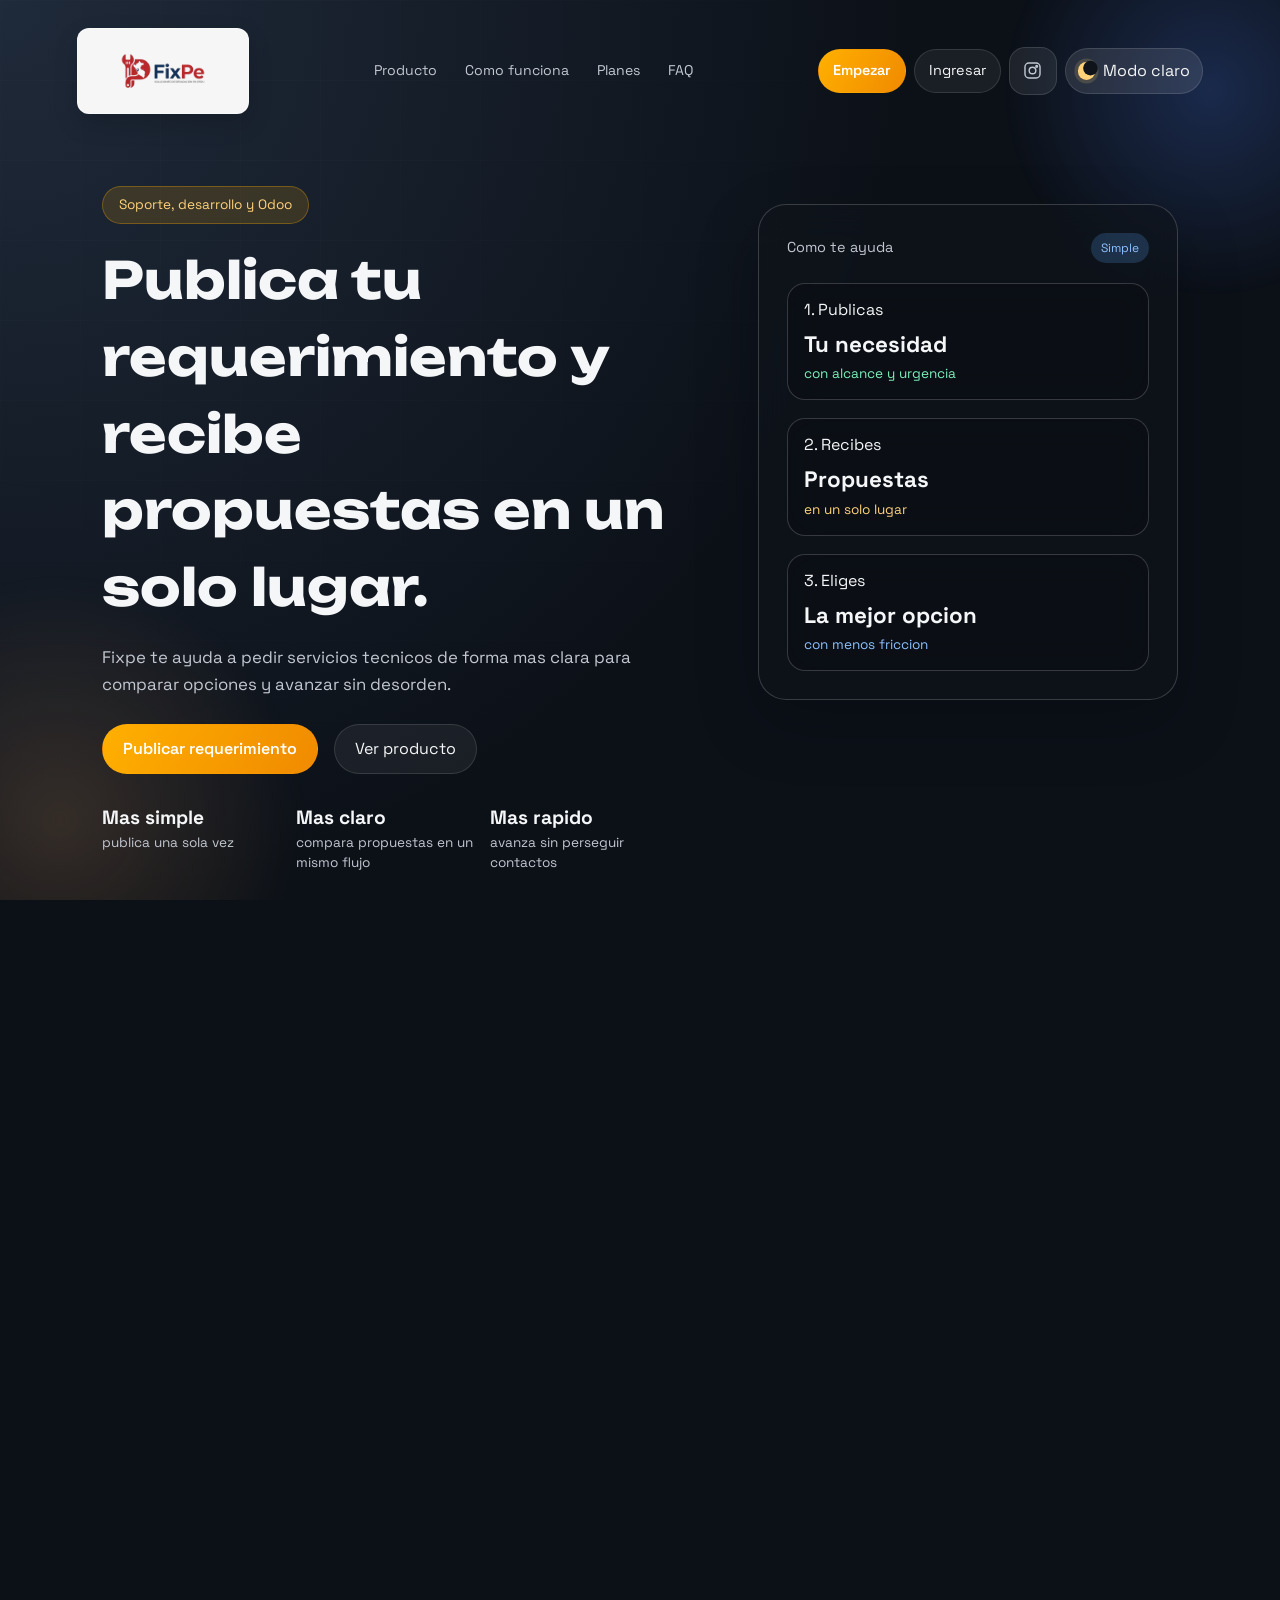
==== commit 811fb124: "mejore la pagina" ====
--- a/index.html
+++ b/index.html
@@ -105,39 +105,18 @@
     </div>
   </main>
 
-  <section id="producto" class="section about">
-    <div class="section-title">
-      <h2>Que resuelve Fixpe</h2>
+  <section id="producto" class="section feature-showcase">
+    <span id="monetizacion" class="section-anchor" aria-hidden="true"></span>
+    <div class="section-title feature-showcase-title">
+      <h2>Todo en una sola seccion</h2>
       <p>
-        Convierte un proceso desordenado en una experiencia mas clara para pedir, revisar y decidir.
+        Fixpe resume el proceso en tres columnas claras para que entiendas rapido que ofrece la plataforma y como se usa.
       </p>
     </div>
-    <div class="about-grid">
-      <article class="about-card">
-        <h3>Menos busqueda</h3>
-        <p>Encuentras opciones sin abrir muchas conversaciones.</p>
-      </article>
-      <article class="about-card">
-        <h3>Mas orden</h3>
-        <p>Tu requerimiento y las respuestas quedan en un mismo lugar.</p>
-      </article>
-      <article class="about-card">
-        <h3>Mejor decision</h3>
-        <p>Comparas propuestas con mas contexto.</p>
-      </article>
-    </div>
-  </section>
-
-  <section class="section">
-    <div class="section-title">
-      <h2>Servicios principales</h2>
-      <p>
-        Pensado para empresas que necesitan resolver temas tecnicos o digitales sin complicarse.
-      </p>
-    </div>
-    <div class="cards">
-      <article class="service">
-        <div class="service-head">
+    <div class="feature-columns">
+      <article class="feature-column">
+        <span class="feature-column-step">01</span>
+        <div class="feature-column-head">
           <span class="service-icon service-icon-web" aria-hidden="true">
             <svg viewBox="0 0 24 24" role="presentation">
               <rect x="3" y="5" width="18" height="14" rx="3"></rect>
@@ -146,12 +125,21 @@
               <path d="M13 15h3"></path>
             </svg>
           </span>
-          <h3>Soporte tecnico</h3>
-        </div>
-        <p>Incidencias, mantenimiento, redes y equipos.</p>
-      </article>
-      <article class="service">
-        <div class="service-head">
+          <div>
+            <h3>Publica con claridad</h3>
+            <p>Soporte tecnico</p>
+          </div>
+        </div>
+        <p class="feature-column-copy">Describe tu necesidad una sola vez y deja el caso ordenado desde el inicio.</p>
+        <div class="feature-column-tags">
+          <span>Incidencias</span>
+          <span>Redes</span>
+          <span>Equipos</span>
+        </div>
+      </article>
+      <article class="feature-column">
+        <span class="feature-column-step">02</span>
+        <div class="feature-column-head">
           <span class="service-icon service-icon-app" aria-hidden="true">
             <svg viewBox="0 0 24 24" role="presentation">
               <rect x="4" y="4" width="7" height="7" rx="2"></rect>
@@ -161,12 +149,21 @@
               <path d="M13 16.5h7"></path>
             </svg>
           </span>
-          <h3>Desarrollo web</h3>
-        </div>
-        <p>Webs, sistemas y automatizaciones para tu negocio.</p>
-      </article>
-      <article class="service">
-        <div class="service-head">
+          <div>
+            <h3>Recibe propuestas</h3>
+            <p>Desarrollo web</p>
+          </div>
+        </div>
+        <p class="feature-column-copy">Las respuestas llegan al mismo flujo para revisar opciones sin abrir muchas conversaciones.</p>
+        <div class="feature-column-tags">
+          <span>Webs</span>
+          <span>Sistemas</span>
+          <span>Automatizaciones</span>
+        </div>
+      </article>
+      <article class="feature-column">
+        <span class="feature-column-step">03</span>
+        <div class="feature-column-head">
           <span class="service-icon service-icon-odoo" aria-hidden="true">
             <svg viewBox="0 0 24 24" role="presentation">
               <circle cx="8" cy="12" r="3.2"></circle>
@@ -176,36 +173,18 @@
               <path d="M10.8 13.6l2.3 1.5"></path>
             </svg>
           </span>
-          <h3>Odoo</h3>
-        </div>
-        <p>Implementacion, soporte y mejoras de procesos.</p>
-      </article>
-    </div>
-  </section>
-
-  <section id="monetizacion" class="section process">
-    <div class="section-title">
-      <h2>Como funciona</h2>
-      <p>
-        Un flujo corto para entender la plataforma en segundos.
-      </p>
-    </div>
-    <div class="steps">
-      <div class="step">
-        <span>01</span>
-        <h4>Publica</h4>
-        <p>Describe lo que necesitas.</p>
-      </div>
-      <div class="step">
-        <span>02</span>
-        <h4>Recibe</h4>
-        <p>Proveedores envian sus propuestas.</p>
-      </div>
-      <div class="step">
-        <span>03</span>
-        <h4>Elige</h4>
-        <p>Compara y avanza con la mejor opcion.</p>
-      </div>
+          <div>
+            <h3>Elige mejor</h3>
+            <p>Odoo y procesos</p>
+          </div>
+        </div>
+        <p class="feature-column-copy">Compara con mas contexto y avanza con una opcion mas adecuada para tu negocio.</p>
+        <div class="feature-column-tags">
+          <span>Implementacion</span>
+          <span>Soporte</span>
+          <span>Mejoras</span>
+        </div>
+      </article>
     </div>
   </section>
 
--- a/styles.css
+++ b/styles.css
@@ -617,7 +617,7 @@
 .section {
   position: relative;
   z-index: 1;
-  padding: 64px 8vw;
+  padding: 44px 8vw;
   scroll-margin-top: 28px;
 }
 
@@ -640,22 +640,23 @@
 
 .section-title {
   max-width: 640px;
-  margin-bottom: 36px;
+  margin-bottom: 24px;
 }
 
 .section-title h2 {
-  font-size: clamp(2rem, 3vw, 2.8rem);
-  margin: 0 0 10px;
+  font-size: clamp(1.8rem, 2.7vw, 2.45rem);
+  margin: 0 0 8px;
 }
 
 .section-title p {
   color: var(--ink-muted);
-  line-height: 1.7;
+  line-height: 1.55;
+  max-width: 58ch;
 }
 
 .cards {
   display: grid;
-  gap: 20px;
+  gap: 16px;
   grid-template-columns: repeat(auto-fit, minmax(220px, 1fr));
 }
 
@@ -663,9 +664,125 @@
   background: linear-gradient(180deg, rgba(91, 163, 255, 0.06), transparent);
 }
 
+.feature-showcase {
+  background:
+    radial-gradient(circle at top left, rgba(91, 163, 255, 0.12), transparent 34%),
+    linear-gradient(180deg, rgba(91, 163, 255, 0.06), transparent);
+}
+
+.feature-showcase-title {
+  max-width: 720px;
+}
+
+.section-anchor {
+  display: block;
+  position: relative;
+  top: -90px;
+  visibility: hidden;
+}
+
+.feature-columns {
+  display: grid;
+  grid-template-columns: repeat(3, minmax(0, 1fr));
+  gap: 18px;
+}
+
+.feature-column {
+  position: relative;
+  overflow: hidden;
+  display: flex;
+  flex-direction: column;
+  gap: 16px;
+  min-height: 240px;
+  padding: 22px;
+  border-radius: 24px;
+  background: linear-gradient(180deg, rgba(22, 29, 38, 0.82), rgba(22, 29, 38, 0.58));
+  border: 1px solid rgba(255, 255, 255, 0.1);
+  box-shadow: 0 20px 44px rgba(6, 10, 18, 0.18);
+  backdrop-filter: blur(16px);
+  transition: transform 0.35s cubic-bezier(0.22, 1, 0.36, 1),
+    border-color 0.35s ease, box-shadow 0.35s ease, background 0.55s ease;
+}
+
+.feature-column::before {
+  content: "";
+  position: absolute;
+  inset: 0;
+  background:
+    radial-gradient(circle at top right, rgba(255, 210, 121, 0.12), transparent 30%),
+    radial-gradient(circle at bottom left, rgba(124, 181, 255, 0.12), transparent 34%);
+  opacity: 0.85;
+  pointer-events: none;
+}
+
+.feature-column:hover {
+  transform: translateY(-6px);
+  border-color: rgba(124, 181, 255, 0.34);
+  box-shadow: 0 24px 50px rgba(6, 10, 18, 0.24);
+}
+
+.feature-column > * {
+  position: relative;
+  z-index: 1;
+}
+
+.feature-column-step {
+  display: inline-flex;
+  width: fit-content;
+  padding: 6px 10px;
+  border-radius: 999px;
+  background: rgba(255, 176, 0, 0.12);
+  border: 1px solid rgba(255, 176, 0, 0.22);
+  color: #ffd279;
+  font-size: 0.74rem;
+  letter-spacing: 0.18em;
+  font-weight: 700;
+}
+
+.feature-column-head {
+  display: flex;
+  align-items: center;
+  gap: 12px;
+}
+
+.feature-column-head h3 {
+  margin: 0 0 4px;
+  font-size: 1.22rem;
+}
+
+.feature-column-head p {
+  margin: 0;
+  color: var(--ink-muted);
+  font-size: 0.92rem;
+}
+
+.feature-column-copy {
+  margin: 0;
+  color: var(--ink);
+  line-height: 1.55;
+}
+
+.feature-column-tags {
+  display: flex;
+  flex-wrap: wrap;
+  gap: 8px;
+  margin-top: auto;
+}
+
+.feature-column-tags span {
+  display: inline-flex;
+  align-items: center;
+  padding: 7px 11px;
+  border-radius: 999px;
+  background: rgba(255, 255, 255, 0.06);
+  border: 1px solid rgba(255, 255, 255, 0.08);
+  color: var(--ink-muted);
+  font-size: 0.8rem;
+}
+
 .about-grid {
   display: grid;
-  gap: 20px;
+  gap: 16px;
   grid-template-columns: repeat(auto-fit, minmax(220px, 1fr));
 }
 
@@ -792,14 +909,24 @@
 .about-card {
   position: relative;
   overflow: hidden;
-  padding: 24px;
-  border-radius: 22px;
+  padding: 20px;
+  border-radius: 20px;
   background: rgba(22, 29, 38, 0.55);
   border: 1px solid rgba(255, 255, 255, 0.12);
   backdrop-filter: blur(16px);
   transition: transform 0.35s cubic-bezier(0.22, 1, 0.36, 1),
     background 0.7s ease, border-color 0.45s ease,
     box-shadow 0.45s ease, color 0.55s ease;
+}
+
+.about-card h3 {
+  margin: 0 0 8px;
+  font-size: 1.2rem;
+}
+
+.about-card p {
+  margin: 0;
+  line-height: 1.5;
 }
 
 .about-card::before {
@@ -867,6 +994,34 @@
   background: linear-gradient(180deg, rgba(37, 99, 235, 0.08), transparent);
 }
 
+.theme-light .feature-showcase {
+  background:
+    radial-gradient(circle at top left, rgba(37, 99, 235, 0.12), transparent 34%),
+    linear-gradient(180deg, rgba(37, 99, 235, 0.08), transparent);
+}
+
+.theme-light .feature-column {
+  background: linear-gradient(180deg, rgba(255, 255, 255, 0.94), rgba(255, 255, 255, 0.82));
+  border-color: rgba(15, 23, 42, 0.1);
+  box-shadow: 0 20px 42px rgba(37, 99, 235, 0.08);
+}
+
+.theme-light .feature-column:hover {
+  border-color: rgba(37, 99, 235, 0.28);
+  box-shadow: 0 24px 46px rgba(37, 99, 235, 0.14);
+}
+
+.theme-light .feature-column-step {
+  background: rgba(37, 99, 235, 0.1);
+  border-color: rgba(37, 99, 235, 0.18);
+  color: #1d4ed8;
+}
+
+.theme-light .feature-column-tags span {
+  background: rgba(37, 99, 235, 0.08);
+  border-color: rgba(37, 99, 235, 0.1);
+}
+
 .theme-light .proof-card,
 .theme-light .faq-item {
   background: rgba(255, 255, 255, 0.8);
@@ -1114,12 +1269,12 @@
 .service {
   position: relative;
   overflow: hidden;
-  padding: 24px;
-  border-radius: 22px;
+  padding: 20px;
+  border-radius: 20px;
   background: rgba(22, 29, 38, 0.55);
   border: 1px solid rgba(255, 255, 255, 0.12);
   backdrop-filter: blur(16px);
-  min-height: 180px;
+  min-height: 148px;
   transition: transform 0.35s cubic-bezier(0.22, 1, 0.36, 1),
     background 0.7s ease, border-color 0.45s ease,
     box-shadow 0.45s ease, color 0.55s ease;
@@ -1198,21 +1353,22 @@
 .service-head {
   display: flex;
   align-items: center;
-  gap: 14px;
-  margin-bottom: 14px;
+  gap: 12px;
+  margin-bottom: 10px;
 }
 
 .service-head h3 {
   margin: 0;
+  font-size: 1.15rem;
 }
 
 .service-icon {
-  width: 52px;
-  height: 52px;
+  width: 44px;
+  height: 44px;
   display: inline-flex;
   align-items: center;
   justify-content: center;
-  border-radius: 16px;
+  border-radius: 14px;
   border: 1px solid rgba(255, 255, 255, 0.14);
   background: linear-gradient(135deg, rgba(255, 255, 255, 0.12), rgba(255, 255, 255, 0.04));
   color: #ffd279;
@@ -1221,8 +1377,8 @@
 }
 
 .service-icon svg {
-  width: 26px;
-  height: 26px;
+  width: 22px;
+  height: 22px;
   fill: none;
   stroke: currentColor;
   stroke-width: 1.8;
@@ -1282,15 +1438,15 @@
 
 .steps {
   display: grid;
-  gap: 18px;
+  gap: 16px;
   grid-template-columns: repeat(auto-fit, minmax(220px, 1fr));
 }
 
 .step {
   position: relative;
   overflow: hidden;
-  padding: 24px;
-  border-radius: 20px;
+  padding: 18px 20px;
+  border-radius: 18px;
   background: rgba(22, 29, 38, 0.45);
   border: 1px solid rgba(255, 255, 255, 0.12);
   backdrop-filter: blur(16px);
@@ -1300,9 +1456,19 @@
 }
 
 .step span {
-  font-size: 0.8rem;
+  font-size: 0.74rem;
   letter-spacing: 0.2em;
   color: #ffd279;
+}
+
+.step h4 {
+  margin: 12px 0 8px;
+  font-size: 1.1rem;
+}
+
+.step p {
+  margin: 0;
+  line-height: 1.5;
 }
 
 .theme-light .step span {
@@ -1978,13 +2144,14 @@
   }
 
   .section {
-    padding: 52px 6vw;
+    padding: 40px 6vw;
   }
 
   .cards,
   .about-grid,
   .profile-grid,
   .steps,
+  .feature-columns,
   .case-grid,
   .pricing-grid {
     grid-template-columns: 1fr;
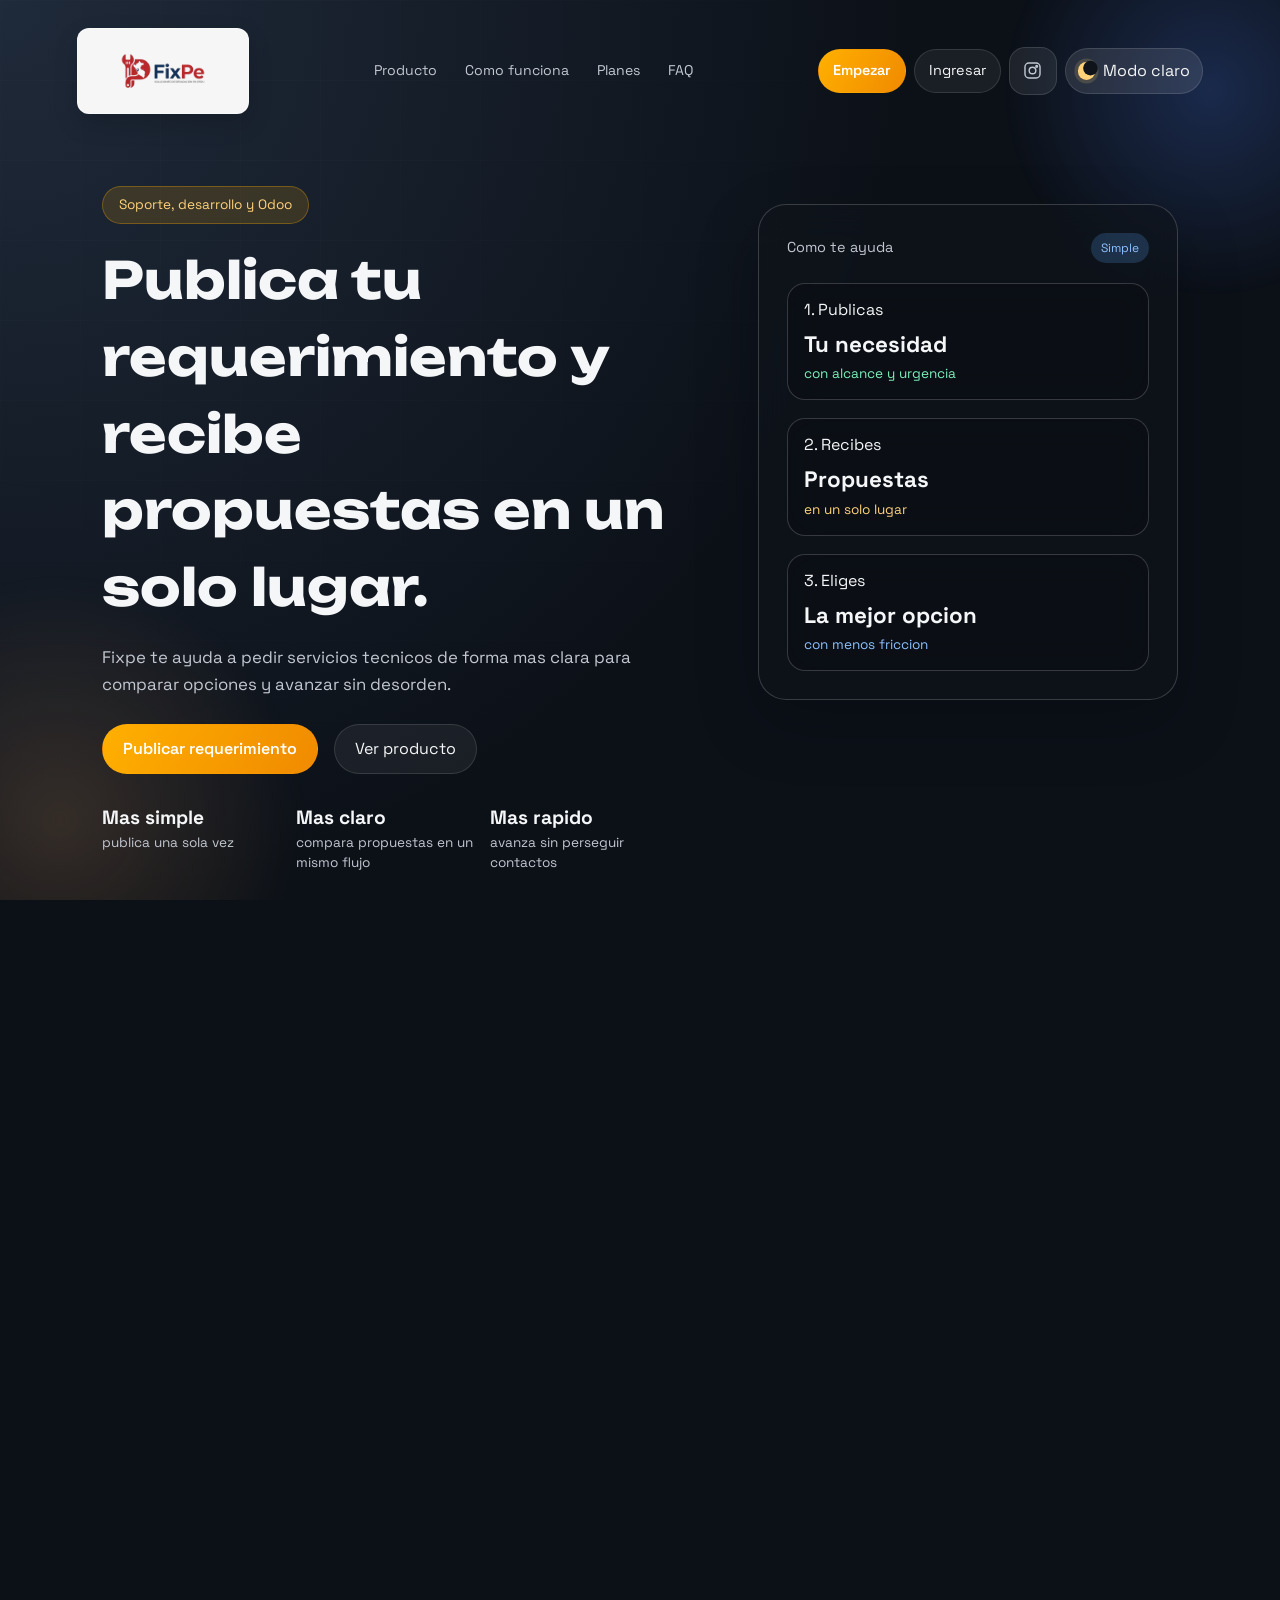
==== commit fdb53c05: "mejore la pagina" ====
--- a/index.html
+++ b/index.html
@@ -115,7 +115,6 @@
     </div>
     <div class="feature-columns">
       <article class="feature-column">
-        <span class="feature-column-step">01</span>
         <div class="feature-column-head">
           <span class="service-icon service-icon-web" aria-hidden="true">
             <svg viewBox="0 0 24 24" role="presentation">
@@ -131,14 +130,8 @@
           </div>
         </div>
         <p class="feature-column-copy">Describe tu necesidad una sola vez y deja el caso ordenado desde el inicio.</p>
-        <div class="feature-column-tags">
-          <span>Incidencias</span>
-          <span>Redes</span>
-          <span>Equipos</span>
-        </div>
       </article>
       <article class="feature-column">
-        <span class="feature-column-step">02</span>
         <div class="feature-column-head">
           <span class="service-icon service-icon-app" aria-hidden="true">
             <svg viewBox="0 0 24 24" role="presentation">
@@ -155,14 +148,8 @@
           </div>
         </div>
         <p class="feature-column-copy">Las respuestas llegan al mismo flujo para revisar opciones sin abrir muchas conversaciones.</p>
-        <div class="feature-column-tags">
-          <span>Webs</span>
-          <span>Sistemas</span>
-          <span>Automatizaciones</span>
-        </div>
       </article>
       <article class="feature-column">
-        <span class="feature-column-step">03</span>
         <div class="feature-column-head">
           <span class="service-icon service-icon-odoo" aria-hidden="true">
             <svg viewBox="0 0 24 24" role="presentation">
@@ -179,11 +166,6 @@
           </div>
         </div>
         <p class="feature-column-copy">Compara con mas contexto y avanza con una opcion mas adecuada para tu negocio.</p>
-        <div class="feature-column-tags">
-          <span>Implementacion</span>
-          <span>Soporte</span>
-          <span>Mejoras</span>
-        </div>
       </article>
     </div>
   </section>
--- a/styles.css
+++ b/styles.css
@@ -692,8 +692,8 @@
   overflow: hidden;
   display: flex;
   flex-direction: column;
-  gap: 16px;
-  min-height: 240px;
+  gap: 14px;
+  min-height: 210px;
   padding: 22px;
   border-radius: 24px;
   background: linear-gradient(180deg, rgba(22, 29, 38, 0.82), rgba(22, 29, 38, 0.58));
@@ -726,19 +726,6 @@
   z-index: 1;
 }
 
-.feature-column-step {
-  display: inline-flex;
-  width: fit-content;
-  padding: 6px 10px;
-  border-radius: 999px;
-  background: rgba(255, 176, 0, 0.12);
-  border: 1px solid rgba(255, 176, 0, 0.22);
-  color: #ffd279;
-  font-size: 0.74rem;
-  letter-spacing: 0.18em;
-  font-weight: 700;
-}
-
 .feature-column-head {
   display: flex;
   align-items: center;
@@ -760,24 +747,6 @@
   margin: 0;
   color: var(--ink);
   line-height: 1.55;
-}
-
-.feature-column-tags {
-  display: flex;
-  flex-wrap: wrap;
-  gap: 8px;
-  margin-top: auto;
-}
-
-.feature-column-tags span {
-  display: inline-flex;
-  align-items: center;
-  padding: 7px 11px;
-  border-radius: 999px;
-  background: rgba(255, 255, 255, 0.06);
-  border: 1px solid rgba(255, 255, 255, 0.08);
-  color: var(--ink-muted);
-  font-size: 0.8rem;
 }
 
 .about-grid {
@@ -1011,16 +980,6 @@
   box-shadow: 0 24px 46px rgba(37, 99, 235, 0.14);
 }
 
-.theme-light .feature-column-step {
-  background: rgba(37, 99, 235, 0.1);
-  border-color: rgba(37, 99, 235, 0.18);
-  color: #1d4ed8;
-}
-
-.theme-light .feature-column-tags span {
-  background: rgba(37, 99, 235, 0.08);
-  border-color: rgba(37, 99, 235, 0.1);
-}
 
 .theme-light .proof-card,
 .theme-light .faq-item {
